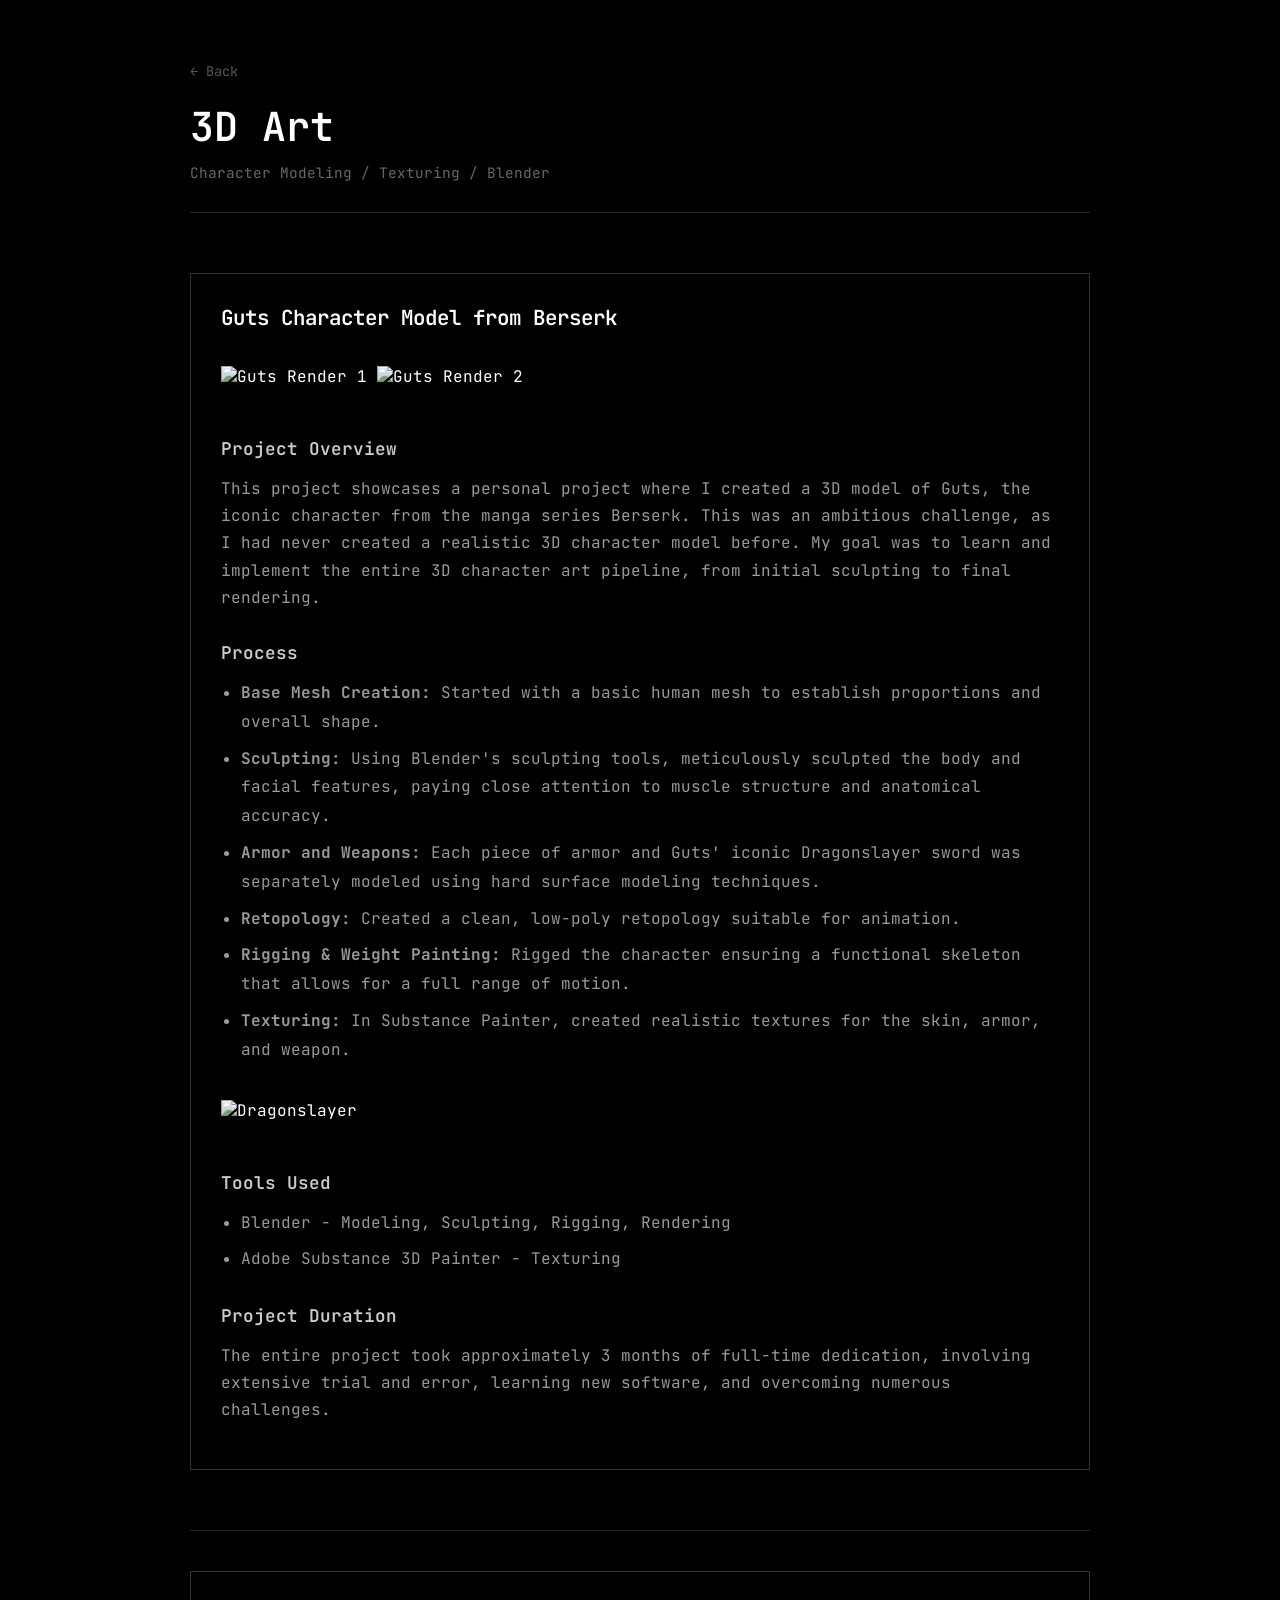
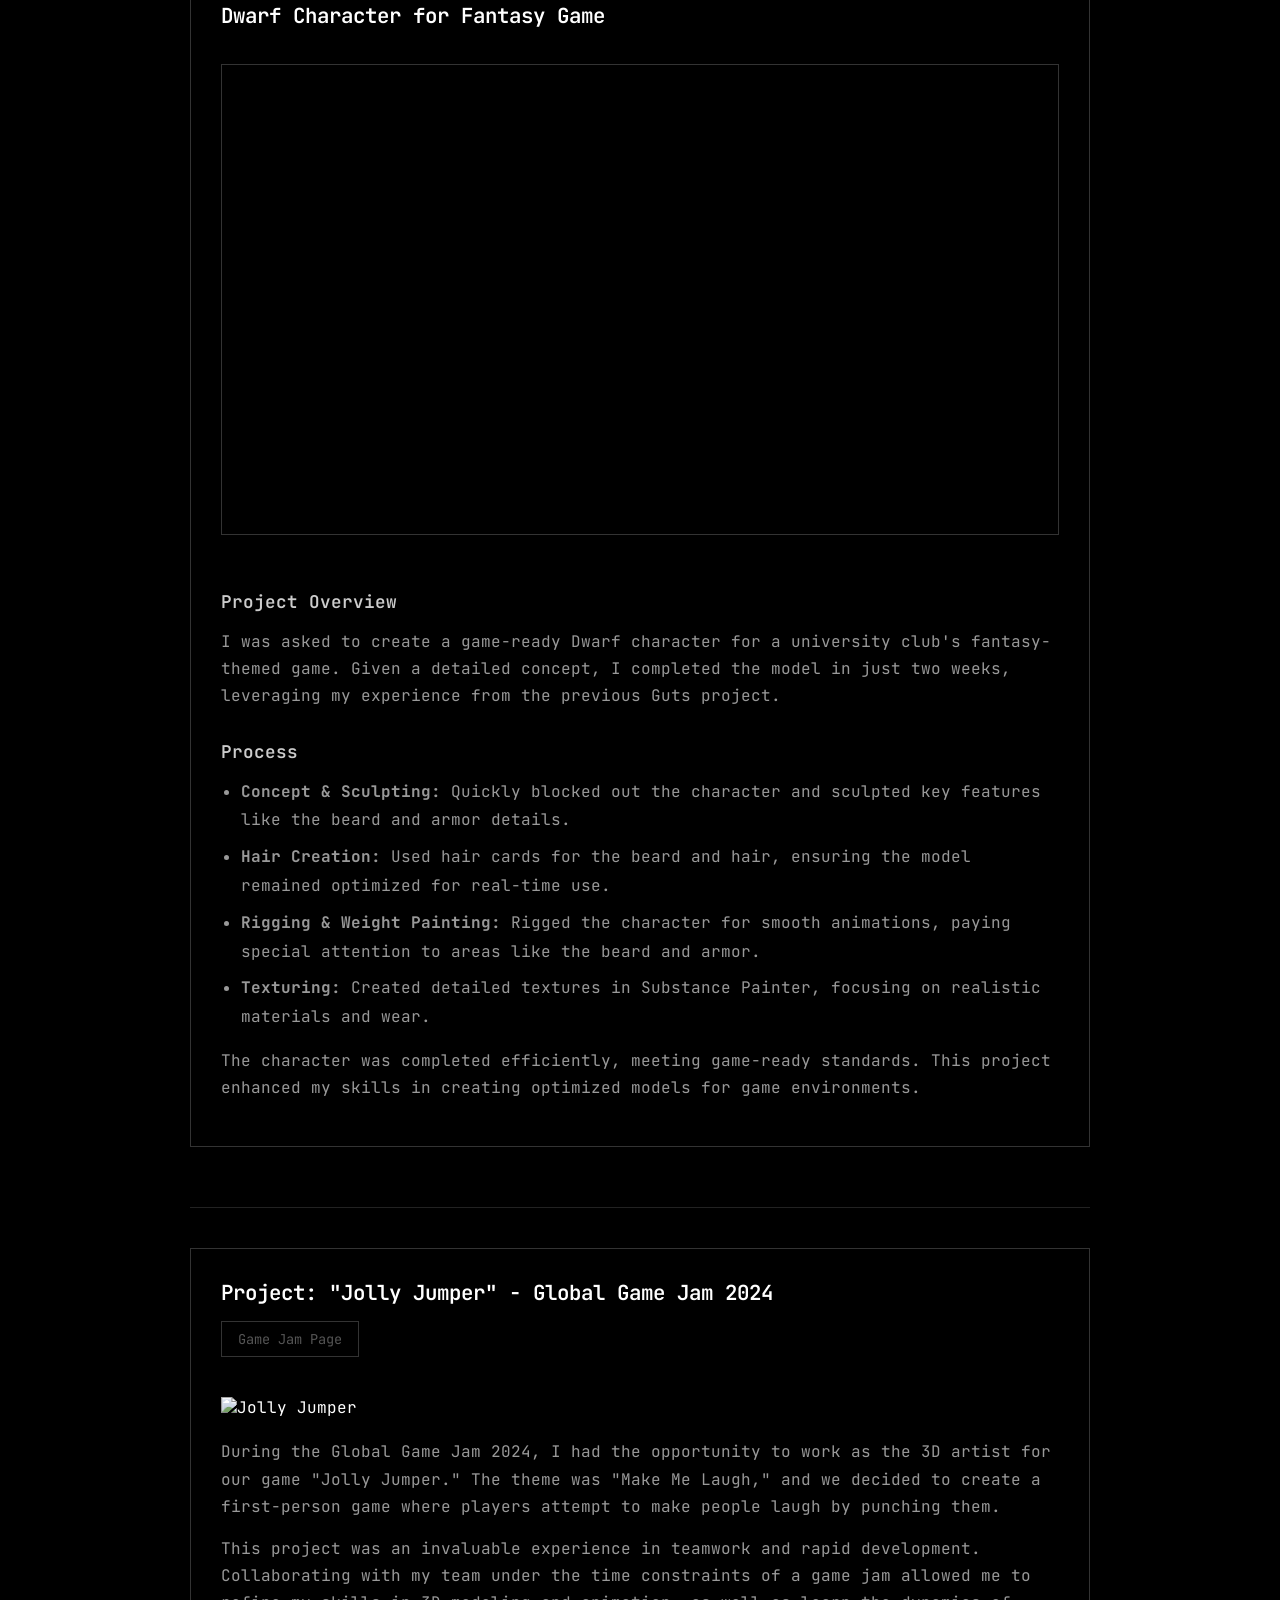
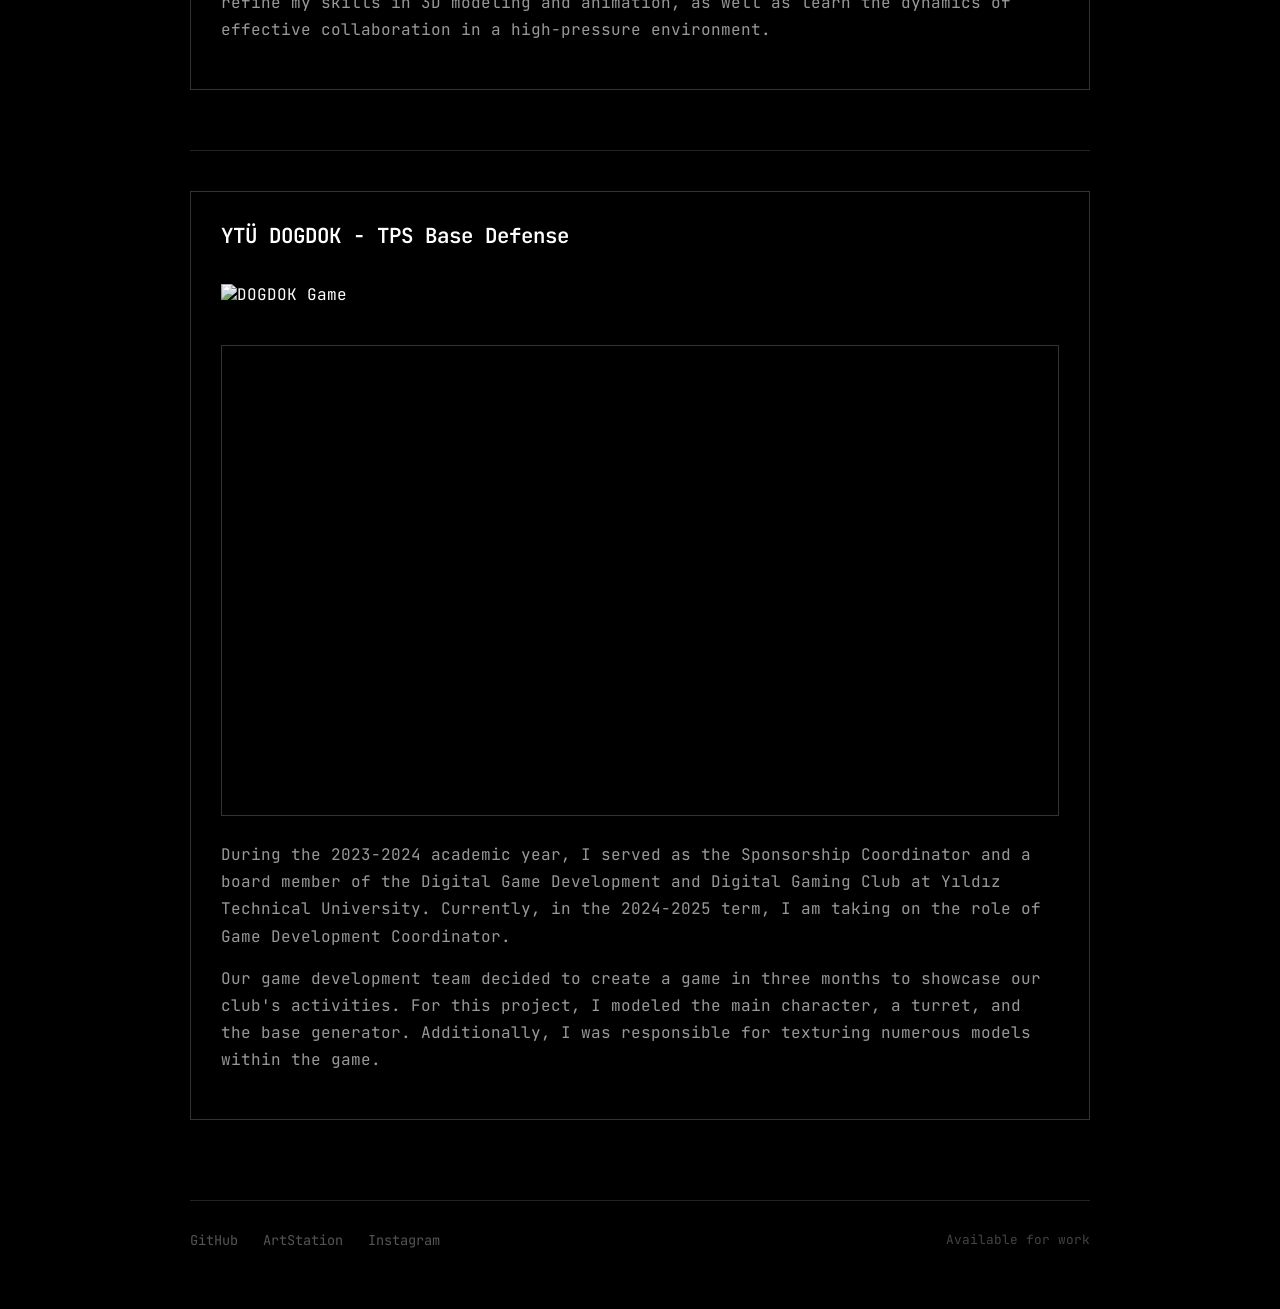
==== 3dart.html @ 9e7c6f79 "Initial Commit" ====
<!DOCTYPE html>
<html lang="en">
<head>
    <meta charset="UTF-8">
    <meta name="viewport" content="width=device-width, initial-scale=1.0">
    <title>3D Art - Oğuzhan Esgiyusufoglu</title>
    <link href="https://fonts.googleapis.com/css2?family=JetBrains+Mono:wght@400;600&display=swap" rel="stylesheet">
    <link rel="stylesheet" href="style.css">
</head>
<body>
    <div class="container">
        <!-- Page Header -->
        <header class="page-header">
            <a href="index.html" class="back-link">← Back</a>
            <h1 class="page-title">3D Art</h1>
            <p class="page-subtitle">Character Modeling / Texturing / Blender</p>
        </header>

        <!-- Guts Character -->
        <section class="content-section">
            <div class="project-card">
                <h2 class="project-title">Guts Character Model from Berserk</h2>
                <img src="https://oguzhanesgiyusufo.wordpress.com/wp-content/uploads/2024/07/finalrender1.png" alt="Guts Render 1" class="project-image">
                <img src="https://oguzhanesgiyusufo.wordpress.com/wp-content/uploads/2024/07/finalrender7.png" alt="Guts Render 2" class="project-image">
                
                <h3 class="section-subtitle">Project Overview</h3>
                <p class="content-text">
                    This project showcases a personal project where I created a 3D model of Guts, the iconic character from the manga series Berserk. This was an ambitious challenge, as I had never created a realistic 3D character model before. My goal was to learn and implement the entire 3D character art pipeline, from initial sculpting to final rendering.
                </p>

                <h3 class="section-subtitle">Process</h3>
                <ul class="content-list">
                    <li><strong>Base Mesh Creation:</strong> Started with a basic human mesh to establish proportions and overall shape.</li>
                    <li><strong>Sculpting:</strong> Using Blender's sculpting tools, meticulously sculpted the body and facial features, paying close attention to muscle structure and anatomical accuracy.</li>
                    <li><strong>Armor and Weapons:</strong> Each piece of armor and Guts' iconic Dragonslayer sword was separately modeled using hard surface modeling techniques.</li>
                    <li><strong>Retopology:</strong> Created a clean, low-poly retopology suitable for animation.</li>
                    <li><strong>Rigging & Weight Painting:</strong> Rigged the character ensuring a functional skeleton that allows for a full range of motion.</li>
                    <li><strong>Texturing:</strong> In Substance Painter, created realistic textures for the skin, armor, and weapon.</li>
                </ul>

                <img src="https://oguzhanesgiyusufo.wordpress.com/wp-content/uploads/2024/07/dragonslayer.png" alt="Dragonslayer" class="project-image">
                
                <h3 class="section-subtitle">Tools Used</h3>
                <ul class="content-list">
                    <li>Blender - Modeling, Sculpting, Rigging, Rendering</li>
                    <li>Adobe Substance 3D Painter - Texturing</li>
                </ul>

                <h3 class="section-subtitle">Project Duration</h3>
                <p class="content-text">
                    The entire project took approximately 3 months of full-time dedication, involving extensive trial and error, learning new software, and overcoming numerous challenges.
                </p>
            </div>
        </section>

        <hr class="separator">

        <!-- Dwarf Character -->
        <section class="content-section">
            <div class="project-card">
                <h2 class="project-title">Dwarf Character for Fantasy Game</h2>
                <iframe class="project-video" src="https://www.youtube.com/embed/jOtejwuMcxg" frameborder="0" allowfullscreen></iframe>
                
                <h3 class="section-subtitle">Project Overview</h3>
                <p class="content-text">
                    I was asked to create a game-ready Dwarf character for a university club's fantasy-themed game. Given a detailed concept, I completed the model in just two weeks, leveraging my experience from the previous Guts project.
                </p>

                <h3 class="section-subtitle">Process</h3>
                <ul class="content-list">
                    <li><strong>Concept & Sculpting:</strong> Quickly blocked out the character and sculpted key features like the beard and armor details.</li>
                    <li><strong>Hair Creation:</strong> Used hair cards for the beard and hair, ensuring the model remained optimized for real-time use.</li>
                    <li><strong>Rigging & Weight Painting:</strong> Rigged the character for smooth animations, paying special attention to areas like the beard and armor.</li>
                    <li><strong>Texturing:</strong> Created detailed textures in Substance Painter, focusing on realistic materials and wear.</li>
                </ul>

                <p class="content-text">
                    The character was completed efficiently, meeting game-ready standards. This project enhanced my skills in creating optimized models for game environments.
                </p>
            </div>
        </section>

        <hr class="separator">

        <!-- Jolly Jumper -->
        <section class="content-section">
            <div class="project-card">
                <h2 class="project-title">Project: "Jolly Jumper" - Global Game Jam 2024</h2>
                <div class="project-links">
                    <a href="https://globalgamejam.org/games/2024/jolly-jumper-7" class="project-link" target="_blank">Game Jam Page</a>
                </div>
                <img src="https://oguzhanesgiyusufo.wordpress.com/wp-content/uploads/2024/09/filmler-ve-tv-28.01.2024-16_53_34.png" alt="Jolly Jumper" class="project-image">
                <p class="content-text">
                    During the Global Game Jam 2024, I had the opportunity to work as the 3D artist for our game "Jolly Jumper." The theme was "Make Me Laugh," and we decided to create a first-person game where players attempt to make people laugh by punching them.
                </p>
                <p class="content-text">
                    This project was an invaluable experience in teamwork and rapid development. Collaborating with my team under the time constraints of a game jam allowed me to refine my skills in 3D modeling and animation, as well as learn the dynamics of effective collaboration in a high-pressure environment.
                </p>
            </div>
        </section>

        <hr class="separator">

        <!-- DOGDOK TPS -->
        <section class="content-section">
            <div class="project-card">
                <h2 class="project-title">YTÜ DOGDOK - TPS Base Defense</h2>
                <img src="https://oguzhanesgiyusufo.wordpress.com/wp-content/uploads/2024/09/image.png" alt="DOGDOK Game" class="project-image">
                <iframe class="project-video" src="https://www.youtube.com/embed/ZoIaXxH2J-8" frameborder="0" allowfullscreen></iframe>
                <p class="content-text">
                    During the 2023-2024 academic year, I served as the Sponsorship Coordinator and a board member of the Digital Game Development and Digital Gaming Club at Yıldız Technical University. Currently, in the 2024-2025 term, I am taking on the role of Game Development Coordinator.
                </p>
                <p class="content-text">
                    Our game development team decided to create a game in three months to showcase our club's activities. For this project, I modeled the main character, a turret, and the base generator. Additionally, I was responsible for texturing numerous models within the game.
                </p>
            </div>
        </section>

        <!-- Footer -->
        <footer class="footer">
            <div class="social-links">
                <a href="https://github.com/EsgiJ">GitHub</a>
                <a href="https://www.artstation.com/oguzhan_esgiyusufo">ArtStation</a>
                <a href="https://www.instagram.com/esgijj/">Instagram</a>
            </div>
            <div class="status">Available for work</div>
        </footer>
    </div>
</body>
</html>
---- style.css ----
* {
    margin: 0;
    padding: 0;
    box-sizing: border-box;
}

body {
    font-family: 'JetBrains Mono', monospace;
    background: #000;
    color: #fff;
    min-height: 100vh;
    padding: 60px 40px;
}

.container {
    max-width: 900px;
    margin: 0 auto;
}

/* Header */
.header {
    margin-bottom: 80px;
}

.name {
    font-size: clamp(2rem, 6vw, 3.5rem);
    font-weight: 600;
    letter-spacing: -1px;
    margin-bottom: 12px;
}

.tagline {
    color: #666;
    font-size: 0.95rem;
}

/* Navigation Grid */
.nav-grid {
    display: grid;
    grid-template-columns: repeat(2, 1fr);
    gap: 20px;
}

@media (max-width: 600px) {
    .nav-grid {
        grid-template-columns: 1fr;
    }
    body {
        padding: 40px 20px;
    }
}

.nav-card {
    position: relative;
    aspect-ratio: 16/10;
    border: 1px solid #333;
    overflow: hidden;
    cursor: pointer;
    text-decoration: none;
    display: block;
    transition: border-color 0.2s ease;
}

.nav-card:hover {
    border-color: #fff;
}

.card-image {
    position: absolute;
    top: 0;
    left: 0;
    width: 100%;
    height: 100%;
    object-fit: cover;
    opacity: 0.2;
    filter: grayscale(100%);
    transition: all 0.3s ease;
}

.nav-card:hover .card-image {
    opacity: 0.4;
    filter: grayscale(50%);
}

.card-content {
    position: absolute;
    bottom: 0;
    left: 0;
    right: 0;
    padding: 20px;
    background: linear-gradient(transparent, rgba(0,0,0,0.9));
    z-index: 2;
}

.card-number {
    font-size: 0.75rem;
    color: #555;
    margin-bottom: 6px;
}

.card-title {
    font-size: 1.3rem;
    font-weight: 600;
    color: #fff;
    transition: all 0.2s ease;
}

/* Subtle glitch on hover */
.nav-card:hover .card-title {
    animation: subtle-glitch 0.3s ease;
}

@keyframes subtle-glitch {
    0%, 100% { transform: translateX(0); }
    25% { transform: translateX(-2px); }
    75% { transform: translateX(2px); }
}

/* Footer */
.footer {
    margin-top: 80px;
    padding-top: 30px;
    border-top: 1px solid #222;
    display: flex;
    justify-content: space-between;
    flex-wrap: wrap;
    gap: 20px;
}

.social-links {
    display: flex;
    gap: 25px;
}

.social-links a {
    color: #555;
    text-decoration: none;
    font-size: 0.85rem;
    transition: color 0.2s ease;
}

.social-links a:hover {
    color: #fff;
}

.status {
    font-size: 0.8rem;
    color: #444;
}

/* Page Header - for inner pages */
.page-header {
    margin-bottom: 60px;
    padding-bottom: 30px;
    border-bottom: 1px solid #222;
}

.back-link {
    color: #555;
    text-decoration: none;
    font-size: 0.85rem;
    display: inline-block;
    margin-bottom: 20px;
    transition: color 0.2s ease;
}

.back-link:hover {
    color: #fff;
}

.page-title {
    font-size: clamp(1.8rem, 5vw, 2.5rem);
    font-weight: 600;
    margin-bottom: 10px;
}

.page-subtitle {
    color: #666;
    font-size: 0.9rem;
}

/* Content Sections */
.content-section {
    margin-bottom: 60px;
}

.section-title {
    font-size: 1.4rem;
    font-weight: 600;
    margin-bottom: 20px;
    color: #fff;
}

.section-subtitle {
    font-size: 1.1rem;
    font-weight: 600;
    margin: 30px 0 15px 0;
    color: #ccc;
}

.content-text {
    color: #999;
    line-height: 1.7;
    margin-bottom: 15px;
}

.content-text a {
    color: #fff;
    text-decoration: underline;
}

.content-text a:hover {
    color: #ccc;
}

/* Project Cards */
.project-card {
    border: 1px solid #333;
    padding: 30px;
    margin-bottom: 30px;
    transition: border-color 0.2s ease;
}

.project-card:hover {
    border-color: #555;
}

.project-title {
    font-size: 1.3rem;
    font-weight: 600;
    margin-bottom: 15px;
}

.project-links {
    display: flex;
    gap: 15px;
    margin-bottom: 20px;
}

.project-link {
    color: #555;
    text-decoration: none;
    font-size: 0.85rem;
    padding: 8px 16px;
    border: 1px solid #333;
    transition: all 0.2s ease;
}

.project-link:hover {
    color: #fff;
    border-color: #fff;
}

.project-image {
    width: 100%;
    max-width: 100%;
    margin: 20px 0;
    filter: grayscale(50%);
    transition: filter 0.3s ease;
}

.project-image:hover {
    filter: grayscale(0%);
}

.project-video {
    width: 100%;
    aspect-ratio: 16/9;
    margin: 20px 0;
    border: 1px solid #333;
}

/* Lists */
.content-list {
    color: #999;
    line-height: 1.8;
    margin-left: 20px;
    margin-bottom: 15px;
}

.content-list li {
    margin-bottom: 8px;
}

/* Resume specific */
.resume-embed {
    width: 100%;
    height: 80vh;
    border: 1px solid #333;
    margin: 20px 0;
}

.download-btn {
    display: inline-block;
    color: #000;
    background: #fff;
    text-decoration: none;
    font-size: 0.9rem;
    padding: 12px 24px;
    margin-top: 20px;
    transition: all 0.2s ease;
}

.download-btn:hover {
    background: #ccc;
}

/* Separator */
.separator {
    border: none;
    border-top: 1px solid #222;
    margin: 40px 0;
}

/* Two Column Layout */
.two-column {
    display: grid;
    grid-template-columns: 1fr 1fr;
    gap: 40px;
    align-items: start;
}

@media (max-width: 768px) {
    .two-column {
        grid-template-columns: 1fr;
    }
}

.column-image {
    width: 100%;
    height: auto;
    filter: grayscale(30%);
}
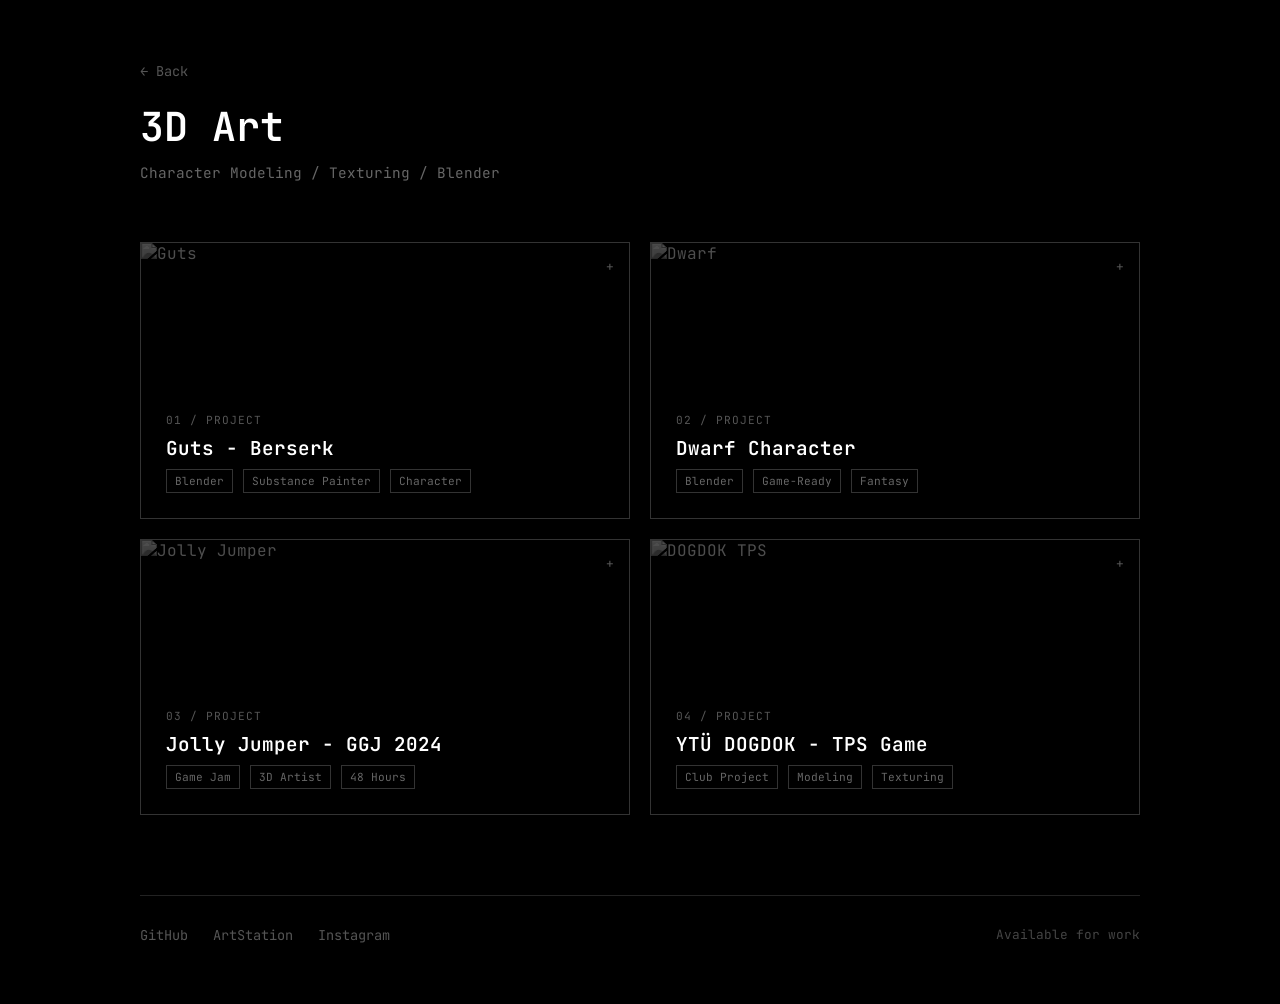
==== commit 438eaa11: "Added collapsible project cards" ====
--- a/3dart.html
+++ b/3dart.html
@@ -16,105 +16,226 @@
             <p class="page-subtitle">Character Modeling / Texturing / Blender</p>
         </header>
 
-        <!-- Guts Character -->
-        <section class="content-section">
-            <div class="project-card">
-                <h2 class="project-title">Guts Character Model from Berserk</h2>
-                <img src="https://oguzhanesgiyusufo.wordpress.com/wp-content/uploads/2024/07/finalrender1.png" alt="Guts Render 1" class="project-image">
-                <img src="https://oguzhanesgiyusufo.wordpress.com/wp-content/uploads/2024/07/finalrender7.png" alt="Guts Render 2" class="project-image">
-                
-                <h3 class="section-subtitle">Project Overview</h3>
-                <p class="content-text">
-                    This project showcases a personal project where I created a 3D model of Guts, the iconic character from the manga series Berserk. This was an ambitious challenge, as I had never created a realistic 3D character model before. My goal was to learn and implement the entire 3D character art pipeline, from initial sculpting to final rendering.
-                </p>
-
-                <h3 class="section-subtitle">Process</h3>
-                <ul class="content-list">
-                    <li><strong>Base Mesh Creation:</strong> Started with a basic human mesh to establish proportions and overall shape.</li>
-                    <li><strong>Sculpting:</strong> Using Blender's sculpting tools, meticulously sculpted the body and facial features, paying close attention to muscle structure and anatomical accuracy.</li>
-                    <li><strong>Armor and Weapons:</strong> Each piece of armor and Guts' iconic Dragonslayer sword was separately modeled using hard surface modeling techniques.</li>
-                    <li><strong>Retopology:</strong> Created a clean, low-poly retopology suitable for animation.</li>
-                    <li><strong>Rigging & Weight Painting:</strong> Rigged the character ensuring a functional skeleton that allows for a full range of motion.</li>
-                    <li><strong>Texturing:</strong> In Substance Painter, created realistic textures for the skin, armor, and weapon.</li>
-                </ul>
-
-                <img src="https://oguzhanesgiyusufo.wordpress.com/wp-content/uploads/2024/07/dragonslayer.png" alt="Dragonslayer" class="project-image">
-                
-                <h3 class="section-subtitle">Tools Used</h3>
-                <ul class="content-list">
-                    <li>Blender - Modeling, Sculpting, Rigging, Rendering</li>
-                    <li>Adobe Substance 3D Painter - Texturing</li>
-                </ul>
-
-                <h3 class="section-subtitle">Project Duration</h3>
-                <p class="content-text">
-                    The entire project took approximately 3 months of full-time dedication, involving extensive trial and error, learning new software, and overcoming numerous challenges.
-                </p>
-            </div>
-        </section>
-
-        <hr class="separator">
-
-        <!-- Dwarf Character -->
-        <section class="content-section">
-            <div class="project-card">
-                <h2 class="project-title">Dwarf Character for Fantasy Game</h2>
-                <iframe class="project-video" src="https://www.youtube.com/embed/jOtejwuMcxg" frameborder="0" allowfullscreen></iframe>
-                
-                <h3 class="section-subtitle">Project Overview</h3>
-                <p class="content-text">
-                    I was asked to create a game-ready Dwarf character for a university club's fantasy-themed game. Given a detailed concept, I completed the model in just two weeks, leveraging my experience from the previous Guts project.
-                </p>
-
-                <h3 class="section-subtitle">Process</h3>
-                <ul class="content-list">
-                    <li><strong>Concept & Sculpting:</strong> Quickly blocked out the character and sculpted key features like the beard and armor details.</li>
-                    <li><strong>Hair Creation:</strong> Used hair cards for the beard and hair, ensuring the model remained optimized for real-time use.</li>
-                    <li><strong>Rigging & Weight Painting:</strong> Rigged the character for smooth animations, paying special attention to areas like the beard and armor.</li>
-                    <li><strong>Texturing:</strong> Created detailed textures in Substance Painter, focusing on realistic materials and wear.</li>
-                </ul>
-
-                <p class="content-text">
-                    The character was completed efficiently, meeting game-ready standards. This project enhanced my skills in creating optimized models for game environments.
-                </p>
-            </div>
-        </section>
-
-        <hr class="separator">
-
-        <!-- Jolly Jumper -->
-        <section class="content-section">
-            <div class="project-card">
-                <h2 class="project-title">Project: "Jolly Jumper" - Global Game Jam 2024</h2>
-                <div class="project-links">
-                    <a href="https://globalgamejam.org/games/2024/jolly-jumper-7" class="project-link" target="_blank">Game Jam Page</a>
-                </div>
-                <img src="https://oguzhanesgiyusufo.wordpress.com/wp-content/uploads/2024/09/filmler-ve-tv-28.01.2024-16_53_34.png" alt="Jolly Jumper" class="project-image">
-                <p class="content-text">
-                    During the Global Game Jam 2024, I had the opportunity to work as the 3D artist for our game "Jolly Jumper." The theme was "Make Me Laugh," and we decided to create a first-person game where players attempt to make people laugh by punching them.
-                </p>
-                <p class="content-text">
-                    This project was an invaluable experience in teamwork and rapid development. Collaborating with my team under the time constraints of a game jam allowed me to refine my skills in 3D modeling and animation, as well as learn the dynamics of effective collaboration in a high-pressure environment.
-                </p>
-            </div>
-        </section>
-
-        <hr class="separator">
-
-        <!-- DOGDOK TPS -->
-        <section class="content-section">
-            <div class="project-card">
-                <h2 class="project-title">YTÜ DOGDOK - TPS Base Defense</h2>
-                <img src="https://oguzhanesgiyusufo.wordpress.com/wp-content/uploads/2024/09/image.png" alt="DOGDOK Game" class="project-image">
-                <iframe class="project-video" src="https://www.youtube.com/embed/ZoIaXxH2J-8" frameborder="0" allowfullscreen></iframe>
-                <p class="content-text">
-                    During the 2023-2024 academic year, I served as the Sponsorship Coordinator and a board member of the Digital Game Development and Digital Gaming Club at Yıldız Technical University. Currently, in the 2024-2025 term, I am taking on the role of Game Development Coordinator.
-                </p>
-                <p class="content-text">
-                    Our game development team decided to create a game in three months to showcase our club's activities. For this project, I modeled the main character, a turret, and the base generator. Additionally, I was responsible for texturing numerous models within the game.
-                </p>
-            </div>
-        </section>
+        <!-- Projects Grid -->
+        <div class="projects-grid">
+            
+            <!-- Guts Character -->
+            <div class="project-card" onclick="toggleCard(this)">
+                <div class="card-preview">
+                    <img src="https://oguzhanesgiyusufo.wordpress.com/wp-content/uploads/2024/07/finalrender1.png" alt="Guts" class="card-thumbnail">
+                    <span class="expand-icon">+</span>
+                    <div class="card-overlay">
+                        <div class="card-number">01 / PROJECT</div>
+                        <h2 class="card-title">Guts - Berserk</h2>
+                        <div class="card-tags">
+                            <span class="tag">Blender</span>
+                            <span class="tag">Substance Painter</span>
+                            <span class="tag">Character</span>
+                        </div>
+                    </div>
+                </div>
+                <div class="card-details">
+                    <div class="details-content">
+                        <div class="details-section">
+                            <h3 class="section-title">Project Overview</h3>
+                            <p class="details-text">
+                                This project showcases a personal project where I created a 3D model of Guts, the iconic character from the manga series Berserk. This was an ambitious challenge, as I had never created a realistic 3D character model before. My goal was to learn and implement the entire 3D character art pipeline, from initial sculpting to final rendering.
+                            </p>
+                        </div>
+
+                        <div class="details-section">
+                            <h3 class="section-title">Gallery</h3>
+                            <div class="image-gallery">
+                                <img src="https://oguzhanesgiyusufo.wordpress.com/wp-content/uploads/2024/07/finalrender1.png" alt="Guts Render 1" class="gallery-image">
+                                <img src="https://oguzhanesgiyusufo.wordpress.com/wp-content/uploads/2024/07/finalrender7.png" alt="Guts Render 2" class="gallery-image">
+                                <img src="https://oguzhanesgiyusufo.wordpress.com/wp-content/uploads/2024/07/finalrender3.png" alt="Guts Render 3" class="gallery-image">
+                                <img src="https://oguzhanesgiyusufo.wordpress.com/wp-content/uploads/2024/07/dragonslayer.png" alt="Dragonslayer" class="gallery-image">
+                            </div>
+                        </div>
+
+                        <div class="details-section">
+                            <h3 class="section-title">Process</h3>
+                            <ul class="details-list">
+                                <li><strong>Base Mesh Creation:</strong> Started with a basic human mesh to establish proportions and overall shape</li>
+                                <li><strong>Sculpting:</strong> Meticulously sculpted the body and facial features using Blender's sculpting tools, paying close attention to muscle structure and anatomical accuracy</li>
+                                <li><strong>Armor and Weapons:</strong> Each piece of armor and Guts' iconic Dragonslayer sword was separately modeled using hard surface modeling techniques</li>
+                                <li><strong>Retopology:</strong> Created a clean, low-poly retopology suitable for animation</li>
+                                <li><strong>Rigging & Weight Painting:</strong> Rigged the character ensuring a functional skeleton with full range of motion</li>
+                                <li><strong>Texturing:</strong> Created realistic textures in Substance Painter for skin, armor, and weapon</li>
+                                <li><strong>Rendering:</strong> Final renders done in Blender using Cycles engine</li>
+                            </ul>
+                        </div>
+
+                        <div class="details-section">
+                            <h3 class="section-title">Tools Used</h3>
+                            <ul class="details-list">
+                                <li>Blender - Modeling, Sculpting, Rigging, Rendering</li>
+                                <li>Adobe Substance 3D Painter - Texturing</li>
+                            </ul>
+                        </div>
+
+                        <div class="details-section">
+                            <h3 class="section-title">Project Duration</h3>
+                            <p class="details-text">
+                                The entire project took approximately 3 months of full-time dedication, involving extensive trial and error, learning new software, and overcoming numerous challenges. The end result was not just a 3D model but a significant milestone in my journey as a 3D artist.
+                            </p>
+                        </div>
+                    </div>
+                </div>
+            </div>
+
+            <!-- Dwarf Character -->
+            <div class="project-card" onclick="toggleCard(this)">
+                <div class="card-preview">
+                    <img src="https://i.ytimg.com/vi/jOtejwuMcxg/maxresdefault.jpg" alt="Dwarf" class="card-thumbnail">
+                    <span class="expand-icon">+</span>
+                    <div class="card-overlay">
+                        <div class="card-number">02 / PROJECT</div>
+                        <h2 class="card-title">Dwarf Character</h2>
+                        <div class="card-tags">
+                            <span class="tag">Blender</span>
+                            <span class="tag">Game-Ready</span>
+                            <span class="tag">Fantasy</span>
+                        </div>
+                    </div>
+                </div>
+                <div class="card-details">
+                    <div class="details-content">
+                        <div class="details-section">
+                            <h3 class="section-title">Project Overview</h3>
+                            <p class="details-text">
+                                I was asked to create a game-ready Dwarf character for a university club's fantasy-themed game. Given a detailed concept, I completed the model in just two weeks, leveraging my experience from the previous Guts project.
+                            </p>
+                        </div>
+
+                        <div class="details-section">
+                            <h3 class="section-title">Turntable</h3>
+                            <div class="video-container">
+                                <iframe src="https://www.youtube.com/embed/jOtejwuMcxg" frameborder="0" allowfullscreen></iframe>
+                            </div>
+                        </div>
+
+                        <div class="details-section">
+                            <h3 class="section-title">Process</h3>
+                            <ul class="details-list">
+                                <li><strong>Concept & Sculpting:</strong> Quickly blocked out the character and sculpted key features like the beard and armor details</li>
+                                <li><strong>Hair Creation:</strong> Used hair cards for the beard and hair, ensuring the model remained optimized for real-time use</li>
+                                <li><strong>Rigging & Weight Painting:</strong> Rigged the character for smooth animations, paying special attention to the beard and armor</li>
+                                <li><strong>Texturing:</strong> Created detailed textures in Substance Painter, focusing on realistic materials and wear</li>
+                            </ul>
+                        </div>
+
+                        <div class="details-section">
+                            <h3 class="section-title">Outcome</h3>
+                            <p class="details-text">
+                                The character was completed efficiently, meeting game-ready standards. This project enhanced my skills in creating optimized models for game environments, particularly in hair card usage and realistic texturing.
+                            </p>
+                        </div>
+                    </div>
+                </div>
+            </div>
+
+            <!-- Jolly Jumper -->
+            <div class="project-card" onclick="toggleCard(this)">
+                <div class="card-preview">
+                    <img src="https://oguzhanesgiyusufo.wordpress.com/wp-content/uploads/2024/09/filmler-ve-tv-28.01.2024-16_53_34.png" alt="Jolly Jumper" class="card-thumbnail">
+                    <span class="expand-icon">+</span>
+                    <div class="card-overlay">
+                        <div class="card-number">03 / PROJECT</div>
+                        <h2 class="card-title">Jolly Jumper - GGJ 2024</h2>
+                        <div class="card-tags">
+                            <span class="tag">Game Jam</span>
+                            <span class="tag">3D Artist</span>
+                            <span class="tag">48 Hours</span>
+                        </div>
+                    </div>
+                </div>
+                <div class="card-details">
+                    <div class="details-content">
+                        <div class="details-section">
+                            <h3 class="section-title">Global Game Jam 2024</h3>
+                            <p class="details-text">
+                                During the Global Game Jam 2024, I had the opportunity to work as the 3D artist for our game "Jolly Jumper." The theme was "Make Me Laugh," and we decided to create a first-person game where players attempt to make people laugh by punching them.
+                            </p>
+                        </div>
+
+                        <div class="details-section">
+                            <h3 class="section-title">Screenshots</h3>
+                            <div class="image-gallery">
+                                <img src="https://oguzhanesgiyusufo.wordpress.com/wp-content/uploads/2024/09/filmler-ve-tv-28.01.2024-16_53_34.png" alt="Jolly Jumper 1" class="gallery-image">
+                                <img src="https://oguzhanesgiyusufo.wordpress.com/wp-content/uploads/2024/09/filmler-ve-tv-28.01.2024-16_51_39.png" alt="Jolly Jumper 2" class="gallery-image">
+                                <img src="https://oguzhanesgiyusufo.wordpress.com/wp-content/uploads/2024/09/filmler-ve-tv-28.01.2024-16_50_56.png" alt="Jolly Jumper 3" class="gallery-image">
+                                <img src="https://oguzhanesgiyusufo.wordpress.com/wp-content/uploads/2024/09/filmler-ve-tv-28.01.2024-16_48_44.png" alt="Jolly Jumper 4" class="gallery-image">
+                            </div>
+                        </div>
+
+                        <div class="details-section">
+                            <h3 class="section-title">Experience</h3>
+                            <p class="details-text">
+                                While I can't say that I am particularly proud of the game concept itself, this project was an invaluable experience in teamwork and rapid development. Collaborating with my team under the time constraints of a game jam allowed me to refine my skills in 3D modeling and animation, as well as learn the dynamics of effective collaboration in a high-pressure environment.
+                            </p>
+                        </div>
+
+                        <div class="project-links">
+                            <a href="https://globalgamejam.org/games/2024/jolly-jumper-7" class="project-link primary" target="_blank">Game Jam Page</a>
+                        </div>
+                    </div>
+                </div>
+            </div>
+
+            <!-- DOGDOK TPS -->
+            <div class="project-card" onclick="toggleCard(this)">
+                <div class="card-preview">
+                    <img src="https://oguzhanesgiyusufo.wordpress.com/wp-content/uploads/2024/09/image.png" alt="DOGDOK TPS" class="card-thumbnail">
+                    <span class="expand-icon">+</span>
+                    <div class="card-overlay">
+                        <div class="card-number">04 / PROJECT</div>
+                        <h2 class="card-title">YTÜ DOGDOK - TPS Game</h2>
+                        <div class="card-tags">
+                            <span class="tag">Club Project</span>
+                            <span class="tag">Modeling</span>
+                            <span class="tag">Texturing</span>
+                        </div>
+                    </div>
+                </div>
+                <div class="card-details">
+                    <div class="details-content">
+                        <div class="details-section">
+                            <h3 class="section-title">Club Project</h3>
+                            <p class="details-text">
+                                During the 2023-2024 academic year, I served as the Sponsorship Coordinator and a board member of the Digital Game Development and Digital Gaming Club at Yıldız Technical University. Currently, in the 2024-2025 term, I am taking on the role of Game Development Coordinator.
+                            </p>
+                        </div>
+
+                        <div class="details-section">
+                            <h3 class="section-title">Videos</h3>
+                            <div class="video-container">
+                                <iframe src="https://www.youtube.com/embed/ZoIaXxH2J-8" frameborder="0" allowfullscreen></iframe>
+                            </div>
+                            <div class="video-container" style="margin-top: 15px;">
+                                <iframe src="https://www.youtube.com/embed/MBm7Yu0QAn8" frameborder="0" allowfullscreen></iframe>
+                            </div>
+                        </div>
+
+                        <div class="details-section">
+                            <h3 class="section-title">Screenshots</h3>
+                            <div class="image-gallery">
+                                <img src="https://oguzhanesgiyusufo.wordpress.com/wp-content/uploads/2024/09/image.png" alt="DOGDOK 1" class="gallery-image">
+                                <img src="https://oguzhanesgiyusufo.wordpress.com/wp-content/uploads/2024/09/image1.png" alt="DOGDOK 2" class="gallery-image">
+                            </div>
+                        </div>
+
+                        <div class="details-section">
+                            <h3 class="section-title">My Contribution</h3>
+                            <p class="details-text">
+                                In the 2023-2024 term, our game development team decided to create a game in three months to showcase our club's activities and attract potential members during the university's opening week. For this project, I modeled the main character, a turret, and the base generator. Additionally, I was responsible for texturing numerous models within the game.
+                            </p>
+                        </div>
+                    </div>
+                </div>
+            </div>
+
+        </div>
 
         <!-- Footer -->
         <footer class="footer">
@@ -126,5 +247,19 @@
             <div class="status">Available for work</div>
         </footer>
     </div>
+
+    <script>
+        function toggleCard(card) {
+            document.querySelectorAll('.project-card').forEach(c => {
+                if (c !== card) c.classList.remove('expanded');
+            });
+            card.classList.toggle('expanded');
+            if (card.classList.contains('expanded')) {
+                setTimeout(() => {
+                    card.scrollIntoView({ behavior: 'smooth', block: 'start' });
+                }, 100);
+            }
+        }
+    </script>
 </body>
 </html>
--- a/style.css
+++ b/style.css
@@ -12,12 +12,18 @@
     padding: 60px 40px;
 }
 
+@media (max-width: 600px) {
+    body {
+        padding: 40px 20px;
+    }
+}
+
 .container {
-    max-width: 900px;
+    max-width: 1000px;
     margin: 0 auto;
 }
 
-/* Header */
+/* Header - Homepage */
 .header {
     margin-bottom: 80px;
 }
@@ -34,7 +40,7 @@
     font-size: 0.95rem;
 }
 
-/* Navigation Grid */
+/* Navigation Grid - Homepage */
 .nav-grid {
     display: grid;
     grid-template-columns: repeat(2, 1fr);
@@ -44,9 +50,6 @@
 @media (max-width: 600px) {
     .nav-grid {
         grid-template-columns: 1fr;
-    }
-    body {
-        padding: 40px 20px;
     }
 }
 
@@ -65,7 +68,7 @@
     border-color: #fff;
 }
 
-.card-image {
+.nav-card .card-image {
     position: absolute;
     top: 0;
     left: 0;
@@ -82,7 +85,7 @@
     filter: grayscale(50%);
 }
 
-.card-content {
+.nav-card .card-content {
     position: absolute;
     bottom: 0;
     left: 0;
@@ -92,20 +95,19 @@
     z-index: 2;
 }
 
-.card-number {
+.nav-card .card-number {
     font-size: 0.75rem;
     color: #555;
     margin-bottom: 6px;
 }
 
-.card-title {
+.nav-card .card-title {
     font-size: 1.3rem;
     font-weight: 600;
     color: #fff;
     transition: all 0.2s ease;
 }
 
-/* Subtle glitch on hover */
 .nav-card:hover .card-title {
     animation: subtle-glitch 0.3s ease;
 }
@@ -114,6 +116,336 @@
     0%, 100% { transform: translateX(0); }
     25% { transform: translateX(-2px); }
     75% { transform: translateX(2px); }
+}
+
+/* Page Header - Inner pages */
+.page-header {
+    margin-bottom: 60px;
+}
+
+.back-link {
+    color: #555;
+    text-decoration: none;
+    font-size: 0.85rem;
+    display: inline-block;
+    margin-bottom: 20px;
+    transition: color 0.2s ease;
+}
+
+.back-link:hover {
+    color: #fff;
+}
+
+.page-title {
+    font-size: clamp(1.8rem, 5vw, 2.5rem);
+    font-weight: 600;
+    margin-bottom: 10px;
+}
+
+.page-subtitle {
+    color: #666;
+    font-size: 0.9rem;
+}
+
+/* Projects Grid */
+.projects-grid {
+    display: grid;
+    grid-template-columns: repeat(2, 1fr);
+    gap: 20px;
+}
+
+@media (max-width: 768px) {
+    .projects-grid {
+        grid-template-columns: 1fr;
+    }
+}
+
+/* Project Card */
+.project-card {
+    border: 1px solid #333;
+    overflow: hidden;
+    transition: border-color 0.2s ease;
+}
+
+.project-card:hover {
+    border-color: #555;
+}
+
+.project-card.expanded {
+    grid-column: 1 / -1;
+    border-color: #fff;
+}
+
+/* Card Preview */
+.card-preview {
+    position: relative;
+    aspect-ratio: 16/9;
+    cursor: pointer;
+    overflow: hidden;
+}
+
+.card-thumbnail {
+    position: absolute;
+    top: 0;
+    left: 0;
+    width: 100%;
+    height: 100%;
+    object-fit: cover;
+    opacity: 0.3;
+    filter: grayscale(100%);
+    transition: all 0.3s ease;
+}
+
+.project-card:hover .card-thumbnail {
+    opacity: 0.5;
+    filter: grayscale(50%);
+}
+
+.project-card.expanded .card-thumbnail {
+    opacity: 0.4;
+}
+
+.card-overlay {
+    position: absolute;
+    bottom: 0;
+    left: 0;
+    right: 0;
+    padding: 25px;
+    background: linear-gradient(transparent, rgba(0,0,0,0.95));
+    z-index: 2;
+}
+
+.card-number {
+    font-size: 0.7rem;
+    color: #555;
+    margin-bottom: 8px;
+    letter-spacing: 1px;
+}
+
+.card-title {
+    font-size: 1.2rem;
+    font-weight: 600;
+    color: #fff;
+    margin-bottom: 8px;
+}
+
+.card-tags {
+    display: flex;
+    gap: 10px;
+    flex-wrap: wrap;
+}
+
+.tag {
+    font-size: 0.7rem;
+    color: #666;
+    padding: 4px 8px;
+    border: 1px solid #333;
+}
+
+.expand-icon {
+    position: absolute;
+    top: 15px;
+    right: 15px;
+    color: #555;
+    font-size: 0.8rem;
+    z-index: 3;
+    transition: all 0.2s ease;
+}
+
+.project-card:hover .expand-icon {
+    color: #fff;
+}
+
+.project-card.expanded .expand-icon {
+    transform: rotate(45deg);
+}
+
+/* Card Details */
+.card-details {
+    max-height: 0;
+    overflow: hidden;
+    transition: max-height 0.4s ease;
+    background: #0a0a0a;
+}
+
+.project-card.expanded .card-details {
+    max-height: 3000px;
+}
+
+.details-content {
+    padding: 30px;
+}
+
+.details-section {
+    margin-bottom: 30px;
+}
+
+.details-section:last-child {
+    margin-bottom: 0;
+}
+
+.section-title {
+    font-size: 0.9rem;
+    font-weight: 600;
+    color: #fff;
+    margin-bottom: 15px;
+    padding-bottom: 10px;
+    border-bottom: 1px solid #222;
+}
+
+.details-text {
+    color: #888;
+    line-height: 1.7;
+    font-size: 0.9rem;
+    margin-bottom: 15px;
+}
+
+.details-text:last-child {
+    margin-bottom: 0;
+}
+
+.details-list {
+    color: #888;
+    line-height: 1.8;
+    margin-left: 20px;
+    font-size: 0.85rem;
+}
+
+.details-list li {
+    margin-bottom: 5px;
+}
+
+/* Video */
+.video-container {
+    position: relative;
+    width: 100%;
+    aspect-ratio: 16/9;
+    margin: 20px 0;
+    border: 1px solid #333;
+}
+
+.video-container iframe {
+    position: absolute;
+    top: 0;
+    left: 0;
+    width: 100%;
+    height: 100%;
+}
+
+/* Links */
+.project-links {
+    display: flex;
+    gap: 15px;
+    margin-top: 20px;
+    flex-wrap: wrap;
+}
+
+.project-link {
+    color: #555;
+    text-decoration: none;
+    font-size: 0.8rem;
+    padding: 10px 20px;
+    border: 1px solid #333;
+    transition: all 0.2s ease;
+}
+
+.project-link:hover {
+    color: #fff;
+    border-color: #fff;
+}
+
+.project-link.primary {
+    background: #fff;
+    color: #000;
+    border-color: #fff;
+}
+
+.project-link.primary:hover {
+    background: #ccc;
+}
+
+/* Image gallery */
+.image-gallery {
+    display: grid;
+    grid-template-columns: repeat(2, 1fr);
+    gap: 15px;
+    margin: 20px 0;
+}
+
+@media (max-width: 600px) {
+    .image-gallery {
+        grid-template-columns: 1fr;
+    }
+}
+
+.gallery-image {
+    width: 100%;
+    aspect-ratio: 16/10;
+    object-fit: cover;
+    filter: grayscale(50%);
+    transition: filter 0.3s ease;
+    cursor: pointer;
+}
+
+.gallery-image:hover {
+    filter: grayscale(0%);
+}
+
+/* About page - Two column */
+.two-column {
+    display: grid;
+    grid-template-columns: 1fr 1fr;
+    gap: 40px;
+    align-items: start;
+}
+
+@media (max-width: 768px) {
+    .two-column {
+        grid-template-columns: 1fr;
+    }
+}
+
+.column-image {
+    width: 100%;
+    height: auto;
+    filter: grayscale(30%);
+}
+
+.content-text {
+    color: #888;
+    line-height: 1.7;
+    font-size: 0.9rem;
+    margin-bottom: 20px;
+}
+
+/* Resume */
+.resume-embed {
+    width: 100%;
+    height: 80vh;
+    border: 1px solid #333;
+    margin: 20px 0;
+}
+
+.download-btn {
+    display: inline-block;
+    color: #000;
+    background: #fff;
+    text-decoration: none;
+    font-size: 0.9rem;
+    padding: 12px 24px;
+    margin-top: 20px;
+    transition: all 0.2s ease;
+}
+
+.download-btn:hover {
+    background: #ccc;
+}
+
+/* Separator */
+.separator {
+    border: none;
+    border-top: 1px solid #222;
+    margin: 40px 0;
 }
 
 /* Footer */
@@ -147,187 +479,3 @@
     font-size: 0.8rem;
     color: #444;
 }
-
-/* Page Header - for inner pages */
-.page-header {
-    margin-bottom: 60px;
-    padding-bottom: 30px;
-    border-bottom: 1px solid #222;
-}
-
-.back-link {
-    color: #555;
-    text-decoration: none;
-    font-size: 0.85rem;
-    display: inline-block;
-    margin-bottom: 20px;
-    transition: color 0.2s ease;
-}
-
-.back-link:hover {
-    color: #fff;
-}
-
-.page-title {
-    font-size: clamp(1.8rem, 5vw, 2.5rem);
-    font-weight: 600;
-    margin-bottom: 10px;
-}
-
-.page-subtitle {
-    color: #666;
-    font-size: 0.9rem;
-}
-
-/* Content Sections */
-.content-section {
-    margin-bottom: 60px;
-}
-
-.section-title {
-    font-size: 1.4rem;
-    font-weight: 600;
-    margin-bottom: 20px;
-    color: #fff;
-}
-
-.section-subtitle {
-    font-size: 1.1rem;
-    font-weight: 600;
-    margin: 30px 0 15px 0;
-    color: #ccc;
-}
-
-.content-text {
-    color: #999;
-    line-height: 1.7;
-    margin-bottom: 15px;
-}
-
-.content-text a {
-    color: #fff;
-    text-decoration: underline;
-}
-
-.content-text a:hover {
-    color: #ccc;
-}
-
-/* Project Cards */
-.project-card {
-    border: 1px solid #333;
-    padding: 30px;
-    margin-bottom: 30px;
-    transition: border-color 0.2s ease;
-}
-
-.project-card:hover {
-    border-color: #555;
-}
-
-.project-title {
-    font-size: 1.3rem;
-    font-weight: 600;
-    margin-bottom: 15px;
-}
-
-.project-links {
-    display: flex;
-    gap: 15px;
-    margin-bottom: 20px;
-}
-
-.project-link {
-    color: #555;
-    text-decoration: none;
-    font-size: 0.85rem;
-    padding: 8px 16px;
-    border: 1px solid #333;
-    transition: all 0.2s ease;
-}
-
-.project-link:hover {
-    color: #fff;
-    border-color: #fff;
-}
-
-.project-image {
-    width: 100%;
-    max-width: 100%;
-    margin: 20px 0;
-    filter: grayscale(50%);
-    transition: filter 0.3s ease;
-}
-
-.project-image:hover {
-    filter: grayscale(0%);
-}
-
-.project-video {
-    width: 100%;
-    aspect-ratio: 16/9;
-    margin: 20px 0;
-    border: 1px solid #333;
-}
-
-/* Lists */
-.content-list {
-    color: #999;
-    line-height: 1.8;
-    margin-left: 20px;
-    margin-bottom: 15px;
-}
-
-.content-list li {
-    margin-bottom: 8px;
-}
-
-/* Resume specific */
-.resume-embed {
-    width: 100%;
-    height: 80vh;
-    border: 1px solid #333;
-    margin: 20px 0;
-}
-
-.download-btn {
-    display: inline-block;
-    color: #000;
-    background: #fff;
-    text-decoration: none;
-    font-size: 0.9rem;
-    padding: 12px 24px;
-    margin-top: 20px;
-    transition: all 0.2s ease;
-}
-
-.download-btn:hover {
-    background: #ccc;
-}
-
-/* Separator */
-.separator {
-    border: none;
-    border-top: 1px solid #222;
-    margin: 40px 0;
-}
-
-/* Two Column Layout */
-.two-column {
-    display: grid;
-    grid-template-columns: 1fr 1fr;
-    gap: 40px;
-    align-items: start;
-}
-
-@media (max-width: 768px) {
-    .two-column {
-        grid-template-columns: 1fr;
-    }
-}
-
-.column-image {
-    width: 100%;
-    height: auto;
-    filter: grayscale(30%);
-}
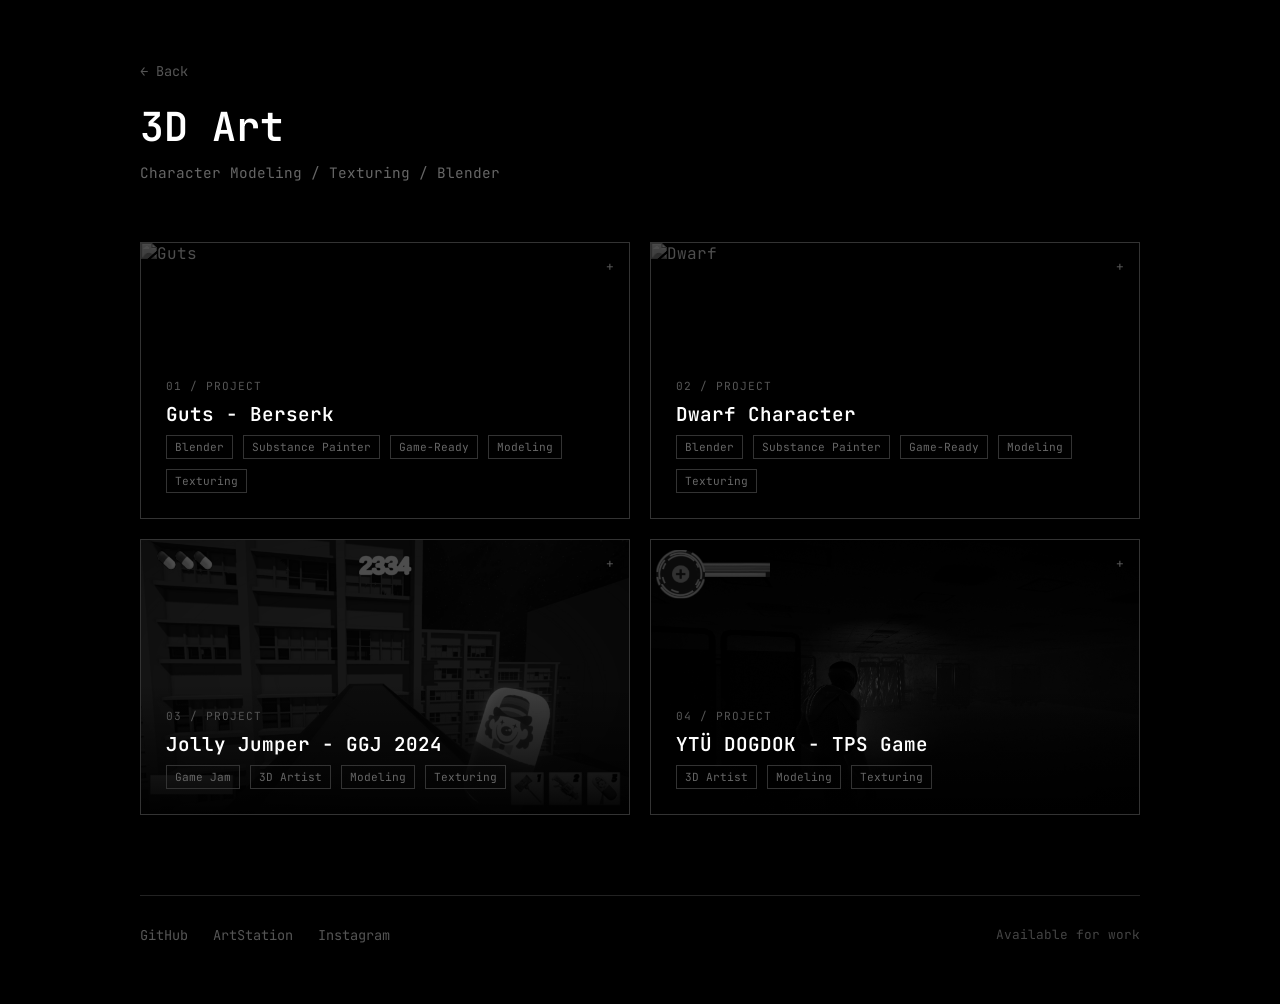
==== commit c986bd56: "3D Art Page Resource path changes" ====
--- a/3dart.html
+++ b/3dart.html
@@ -22,7 +22,7 @@
             <!-- Guts Character -->
             <div class="project-card" onclick="toggleCard(this)">
                 <div class="card-preview">
-                    <img src="https://oguzhanesgiyusufo.wordpress.com/wp-content/uploads/2024/07/finalrender1.png" alt="Guts" class="card-thumbnail">
+                    <img src="images/finalrender1.png" alt="Guts" class="card-thumbnail">
                     <span class="expand-icon">+</span>
                     <div class="card-overlay">
                         <div class="card-number">01 / PROJECT</div>
@@ -30,7 +30,9 @@
                         <div class="card-tags">
                             <span class="tag">Blender</span>
                             <span class="tag">Substance Painter</span>
-                            <span class="tag">Character</span>
+                            <span class="tag">Game-Ready</span>
+                            <span class="tag">Modeling</span>
+                            <span class="tag">Texturing</span>
                         </div>
                     </div>
                 </div>
@@ -46,10 +48,10 @@
                         <div class="details-section">
                             <h3 class="section-title">Gallery</h3>
                             <div class="image-gallery">
-                                <img src="https://oguzhanesgiyusufo.wordpress.com/wp-content/uploads/2024/07/finalrender1.png" alt="Guts Render 1" class="gallery-image">
-                                <img src="https://oguzhanesgiyusufo.wordpress.com/wp-content/uploads/2024/07/finalrender7.png" alt="Guts Render 2" class="gallery-image">
-                                <img src="https://oguzhanesgiyusufo.wordpress.com/wp-content/uploads/2024/07/finalrender3.png" alt="Guts Render 3" class="gallery-image">
-                                <img src="https://oguzhanesgiyusufo.wordpress.com/wp-content/uploads/2024/07/dragonslayer.png" alt="Dragonslayer" class="gallery-image">
+                                <img src="images/2024/07/finalrender1.png" alt="Guts Render 1" class="gallery-image">
+                                <img src="images/finalrender7.png" alt="Guts Render 2" class="gallery-image">
+                                <img src="images/finalrender3.png" alt="Guts Render 3" class="gallery-image">
+                                <img src="images/dragonslayer.png" alt="Dragonslayer" class="gallery-image">
                             </div>
                         </div>
 
@@ -94,8 +96,10 @@
                         <h2 class="card-title">Dwarf Character</h2>
                         <div class="card-tags">
                             <span class="tag">Blender</span>
+                            <span class="tag">Substance Painter</span>
                             <span class="tag">Game-Ready</span>
-                            <span class="tag">Fantasy</span>
+                            <span class="tag">Modeling</span>
+                            <span class="tag">Texturing</span>
                         </div>
                     </div>
                 </div>
@@ -138,7 +142,7 @@
             <!-- Jolly Jumper -->
             <div class="project-card" onclick="toggleCard(this)">
                 <div class="card-preview">
-                    <img src="https://oguzhanesgiyusufo.wordpress.com/wp-content/uploads/2024/09/filmler-ve-tv-28.01.2024-16_53_34.png" alt="Jolly Jumper" class="card-thumbnail">
+                    <img src="images/filmler-ve-tv-28.01.2024-16_53_34.png" alt="Jolly Jumper" class="card-thumbnail">
                     <span class="expand-icon">+</span>
                     <div class="card-overlay">
                         <div class="card-number">03 / PROJECT</div>
@@ -146,7 +150,8 @@
                         <div class="card-tags">
                             <span class="tag">Game Jam</span>
                             <span class="tag">3D Artist</span>
-                            <span class="tag">48 Hours</span>
+                            <span class="tag">Modeling</span>
+                            <span class="tag">Texturing</span>
                         </div>
                     </div>
                 </div>
@@ -162,10 +167,10 @@
                         <div class="details-section">
                             <h3 class="section-title">Screenshots</h3>
                             <div class="image-gallery">
-                                <img src="https://oguzhanesgiyusufo.wordpress.com/wp-content/uploads/2024/09/filmler-ve-tv-28.01.2024-16_53_34.png" alt="Jolly Jumper 1" class="gallery-image">
-                                <img src="https://oguzhanesgiyusufo.wordpress.com/wp-content/uploads/2024/09/filmler-ve-tv-28.01.2024-16_51_39.png" alt="Jolly Jumper 2" class="gallery-image">
-                                <img src="https://oguzhanesgiyusufo.wordpress.com/wp-content/uploads/2024/09/filmler-ve-tv-28.01.2024-16_50_56.png" alt="Jolly Jumper 3" class="gallery-image">
-                                <img src="https://oguzhanesgiyusufo.wordpress.com/wp-content/uploads/2024/09/filmler-ve-tv-28.01.2024-16_48_44.png" alt="Jolly Jumper 4" class="gallery-image">
+                                <img src="images/filmler-ve-tv-28.01.2024-16_53_34.png" alt="Jolly Jumper 1" class="gallery-image">
+                                <img src="images/filmler-ve-tv-28.01.2024-16_51_39.png" alt="Jolly Jumper 2" class="gallery-image">
+                                <img src="images/filmler-ve-tv-28.01.2024-16_50_56.png" alt="Jolly Jumper 3" class="gallery-image">
+                                <img src="images/filmler-ve-tv-28.01.2024-16_48_44.png" alt="Jolly Jumper 4" class="gallery-image">
                             </div>
                         </div>
 
@@ -186,13 +191,13 @@
             <!-- DOGDOK TPS -->
             <div class="project-card" onclick="toggleCard(this)">
                 <div class="card-preview">
-                    <img src="https://oguzhanesgiyusufo.wordpress.com/wp-content/uploads/2024/09/image.png" alt="DOGDOK TPS" class="card-thumbnail">
+                    <img src="images/image.png" alt="DOGDOK TPS" class="card-thumbnail">
                     <span class="expand-icon">+</span>
                     <div class="card-overlay">
                         <div class="card-number">04 / PROJECT</div>
                         <h2 class="card-title">YTÜ DOGDOK - TPS Game</h2>
                         <div class="card-tags">
-                            <span class="tag">Club Project</span>
+                            <span class="tag">3D Artist</span>
                             <span class="tag">Modeling</span>
                             <span class="tag">Texturing</span>
                         </div>
@@ -220,8 +225,8 @@
                         <div class="details-section">
                             <h3 class="section-title">Screenshots</h3>
                             <div class="image-gallery">
-                                <img src="https://oguzhanesgiyusufo.wordpress.com/wp-content/uploads/2024/09/image.png" alt="DOGDOK 1" class="gallery-image">
-                                <img src="https://oguzhanesgiyusufo.wordpress.com/wp-content/uploads/2024/09/image1.png" alt="DOGDOK 2" class="gallery-image">
+                                <img src="images/image.png" alt="DOGDOK 1" class="gallery-image">
+                                <img src="images/image1.png" alt="DOGDOK 2" class="gallery-image">
                             </div>
                         </div>
 
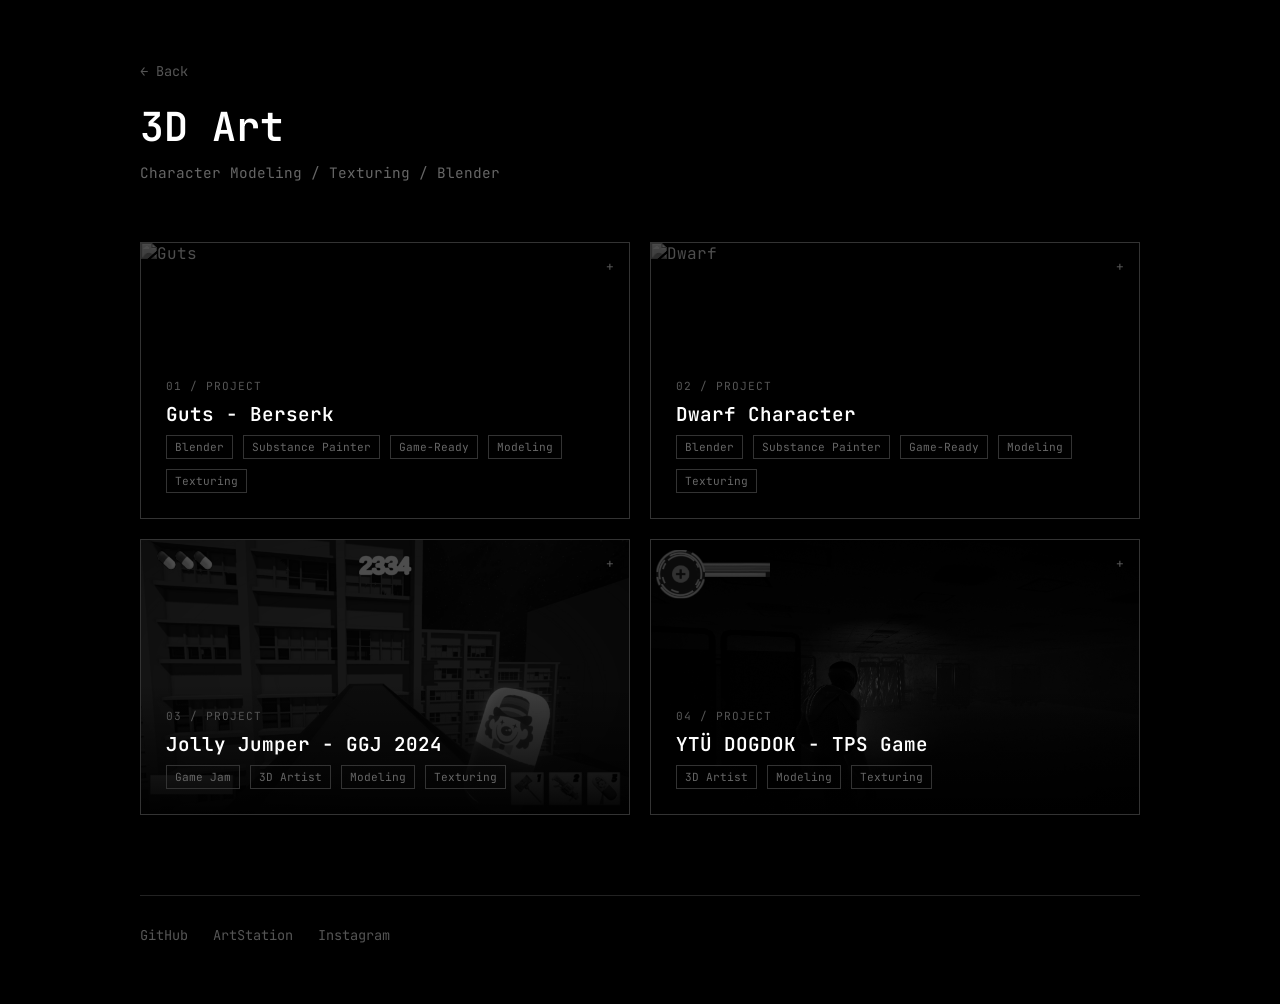
==== commit 6e702c2e: "Removed bullshit titles" ====
--- a/3dart.html
+++ b/3dart.html
@@ -48,7 +48,7 @@
                         <div class="details-section">
                             <h3 class="section-title">Gallery</h3>
                             <div class="image-gallery">
-                                <img src="images/2024/07/finalrender1.png" alt="Guts Render 1" class="gallery-image">
+                                <img src="images/finalrender1.png" alt="Guts Render 1" class="gallery-image">
                                 <img src="images/finalrender7.png" alt="Guts Render 2" class="gallery-image">
                                 <img src="images/finalrender3.png" alt="Guts Render 3" class="gallery-image">
                                 <img src="images/dragonslayer.png" alt="Dragonslayer" class="gallery-image">
@@ -249,7 +249,6 @@
                 <a href="https://www.artstation.com/oguzhan_esgiyusufo">ArtStation</a>
                 <a href="https://www.instagram.com/esgijj/">Instagram</a>
             </div>
-            <div class="status">Available for work</div>
         </footer>
     </div>
 
--- a/style.css
+++ b/style.css
@@ -269,7 +269,7 @@
 }
 
 .project-card.expanded .card-details {
-    max-height: 3000px;
+    max-height: 8000px;
 }
 
 .details-content {
@@ -381,7 +381,7 @@
 .gallery-image {
     width: 100%;
     aspect-ratio: 16/10;
-    object-fit: cover;
+    object-fit: contain;
     filter: grayscale(50%);
     transition: filter 0.3s ease;
     cursor: pointer;
@@ -478,4 +478,4 @@
 .status {
     font-size: 0.8rem;
     color: #444;
-}
+}
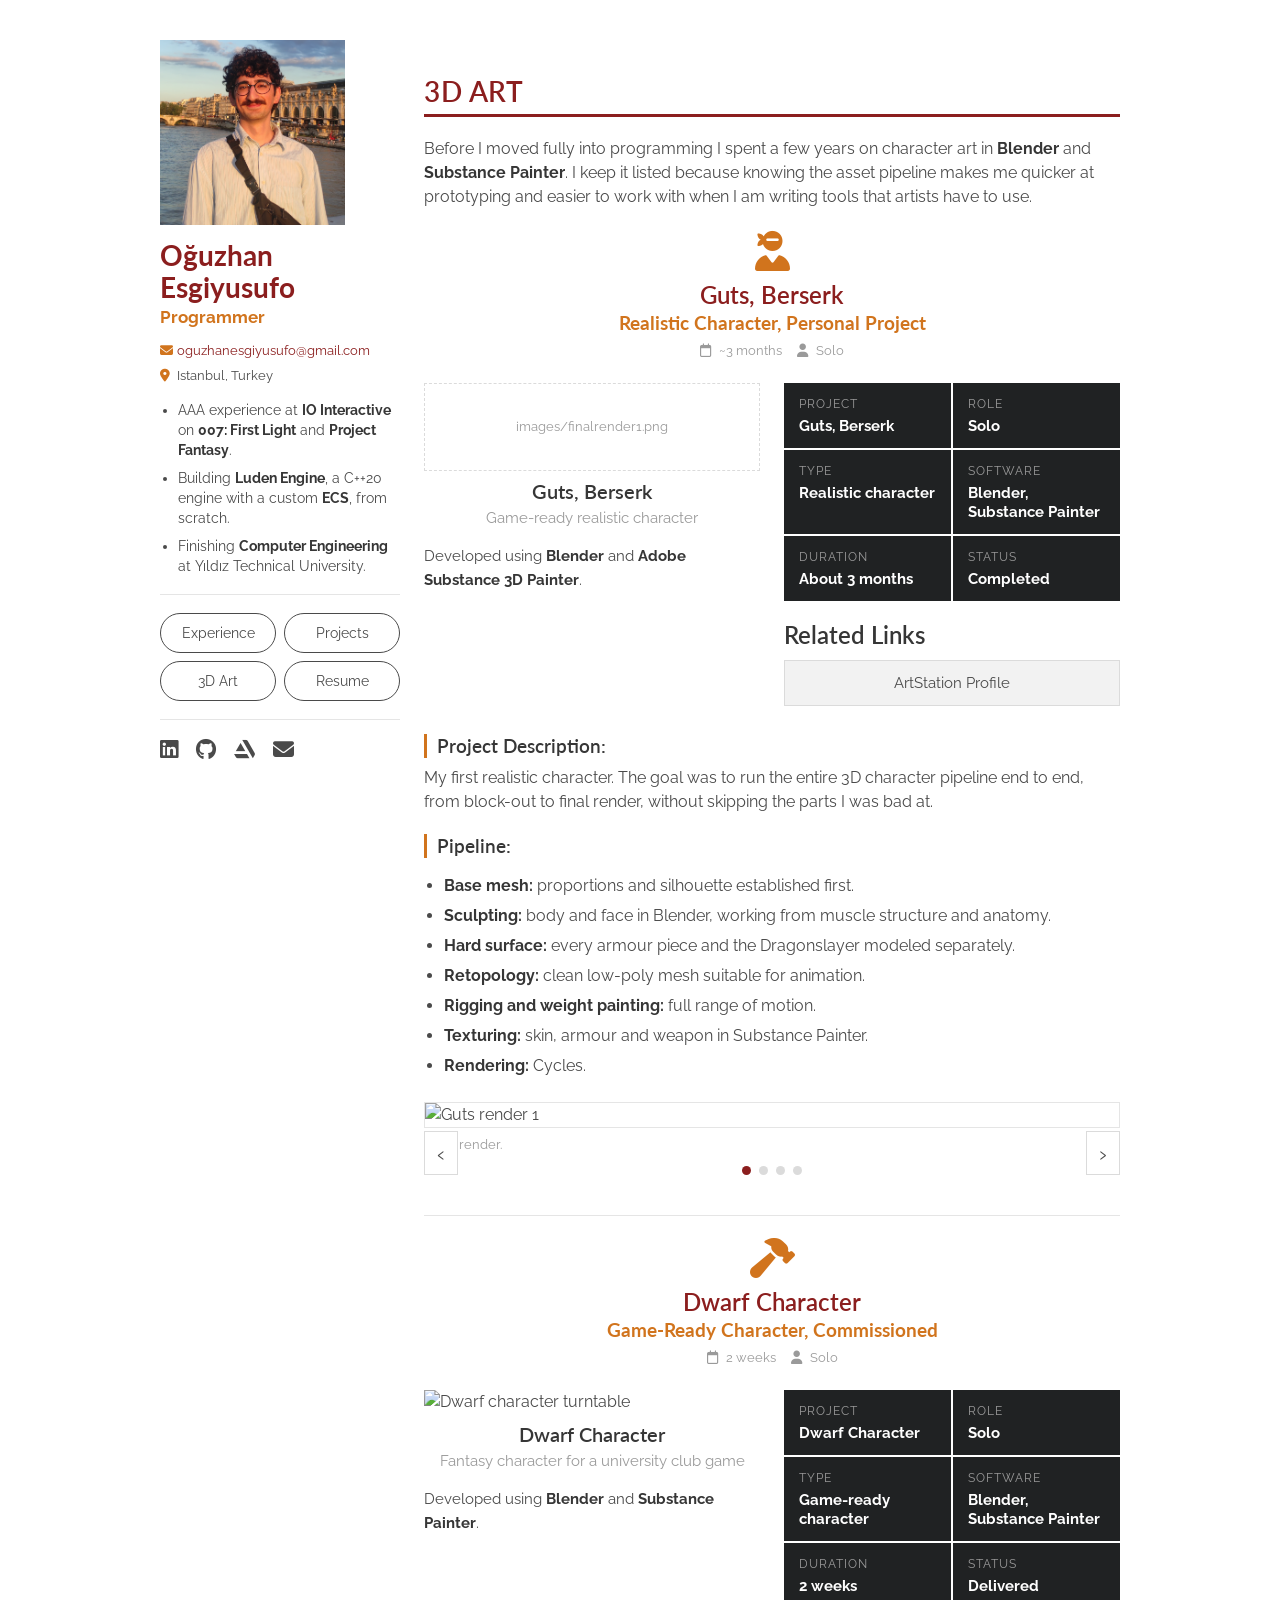
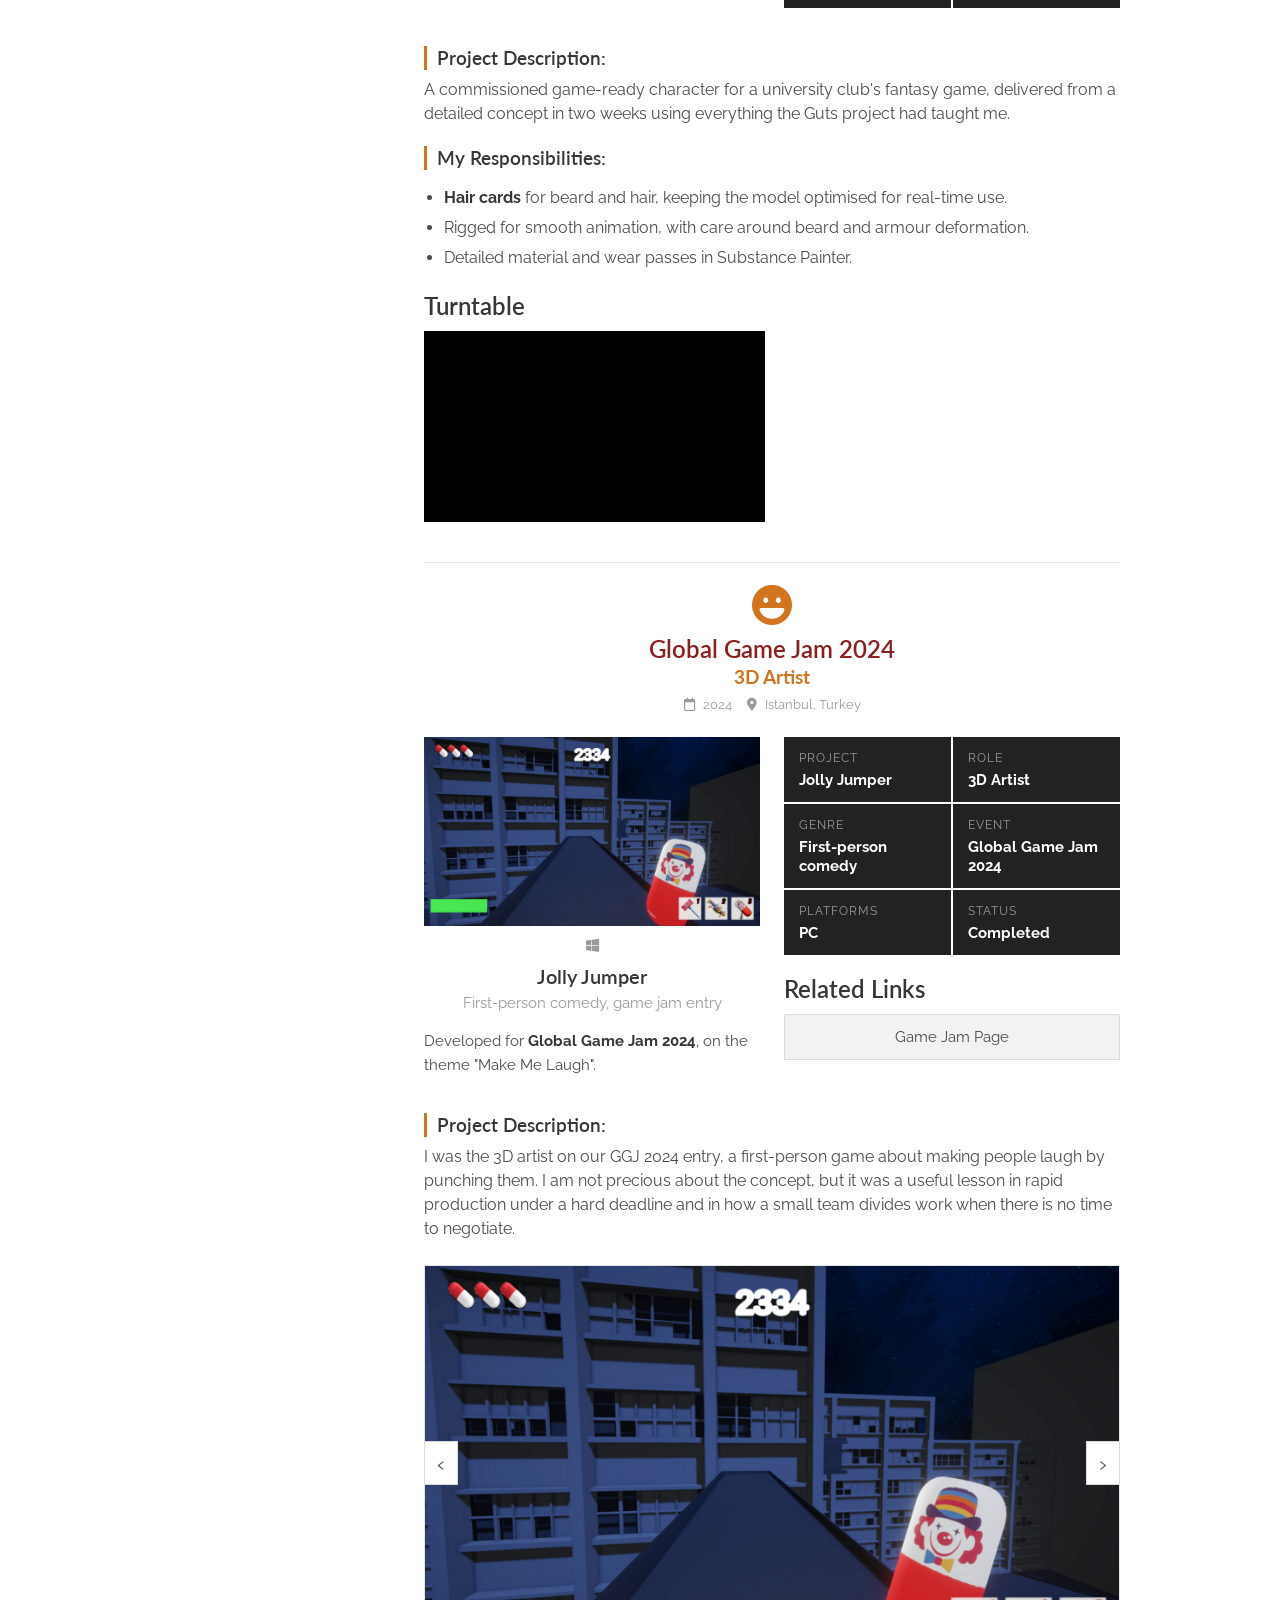
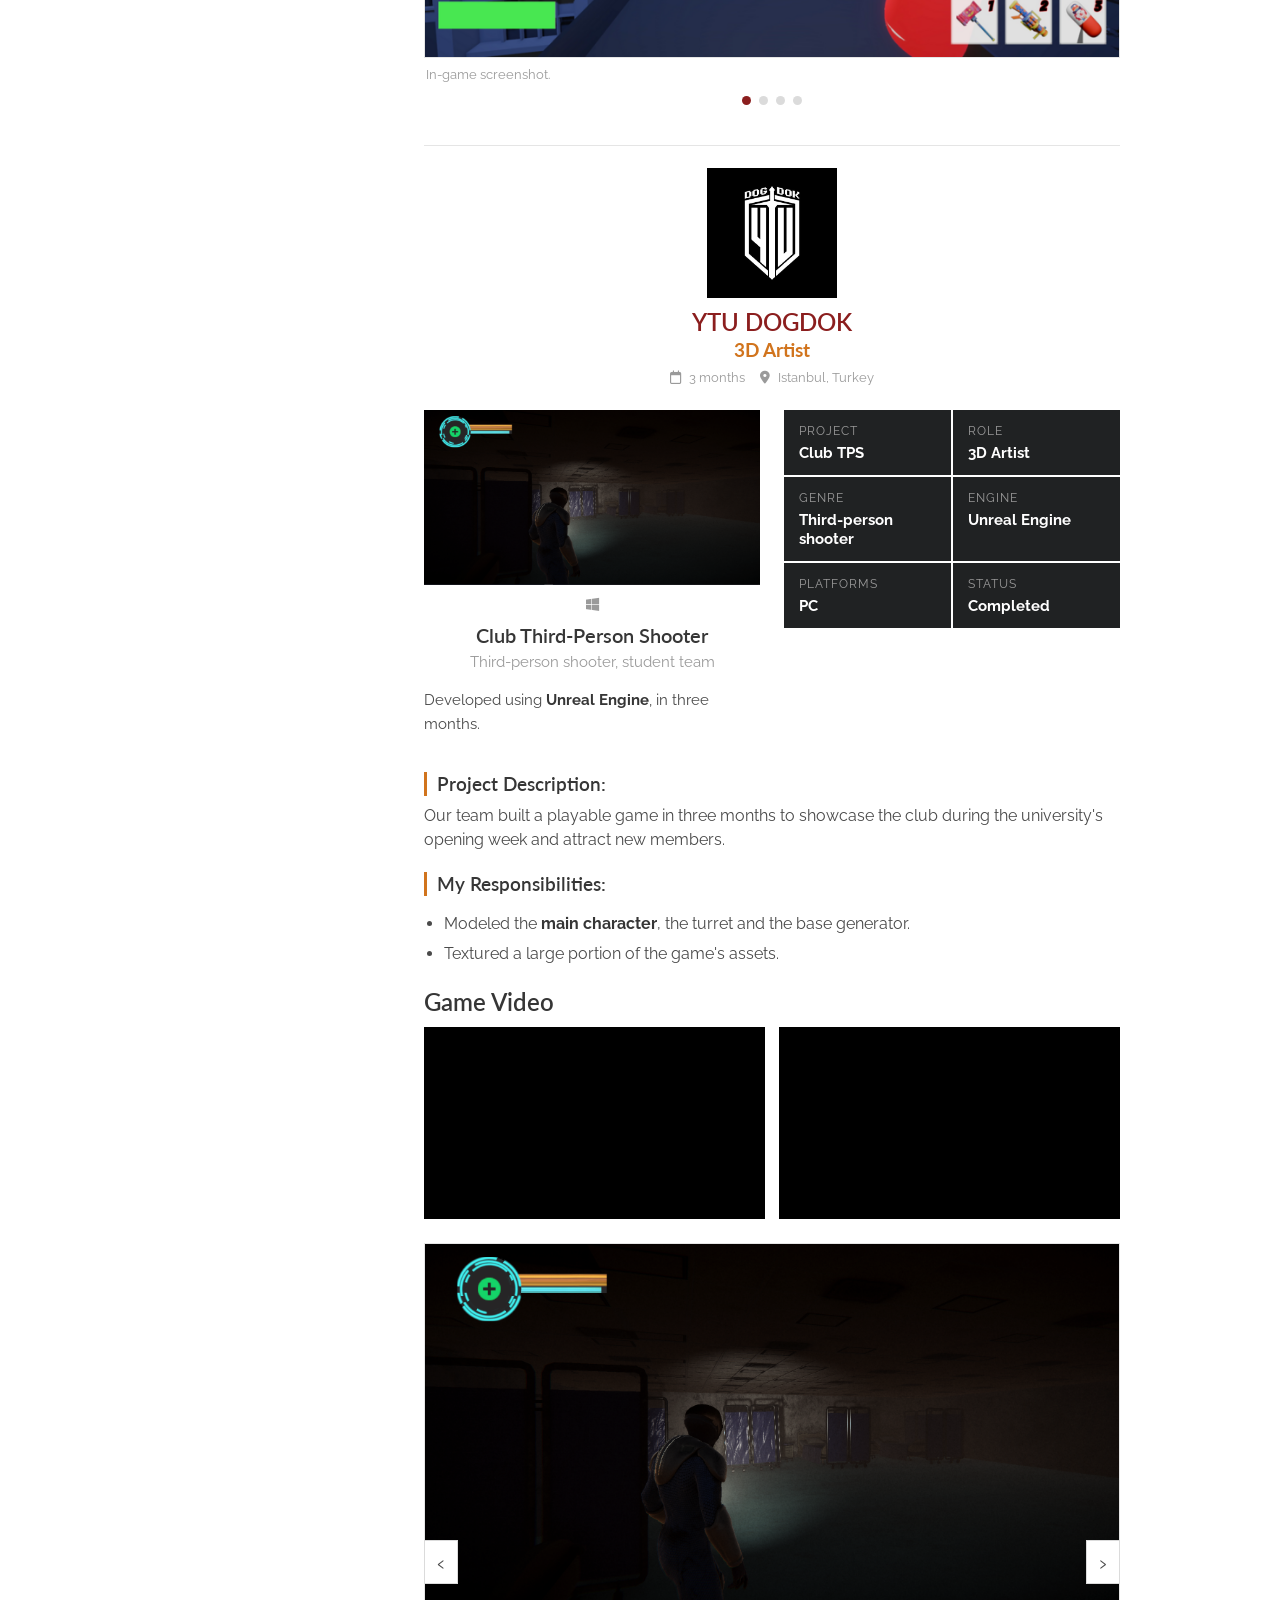
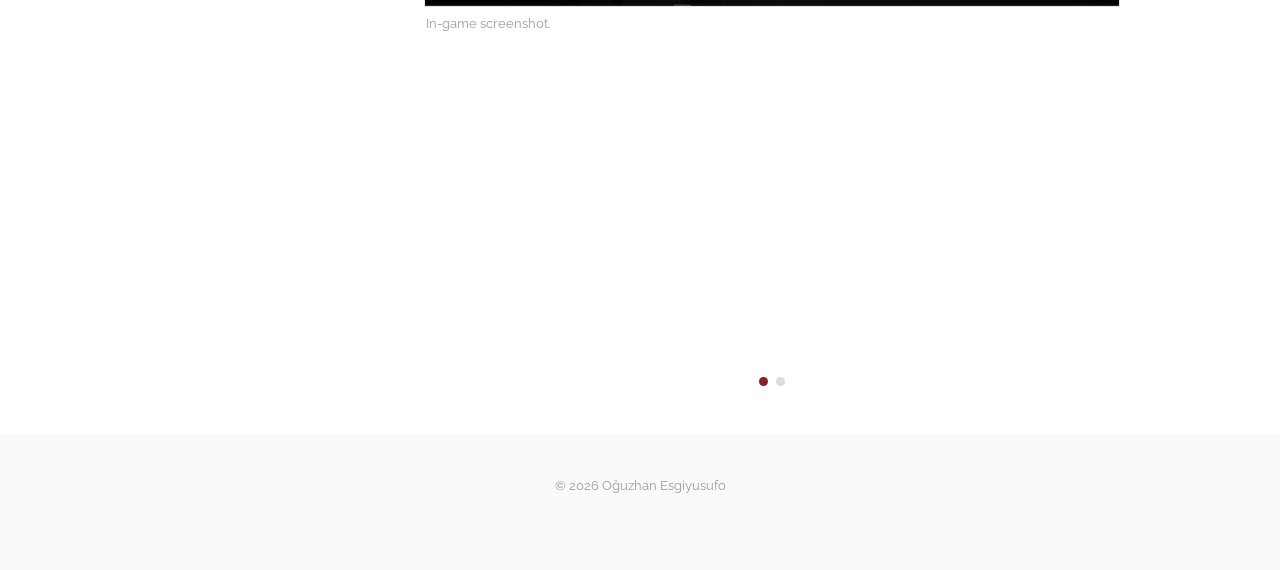
==== commit 715a74cd: "Change whole website design" ====
--- a/3dart.html
+++ b/3dart.html
@@ -1,269 +1,355 @@
 <!DOCTYPE html>
 <html lang="en">
 <head>
-    <meta charset="UTF-8">
-    <meta name="viewport" content="width=device-width, initial-scale=1.0">
-    <title>3D Art - Oğuzhan Esgiyusufoglu</title>
-    <link href="https://fonts.googleapis.com/css2?family=JetBrains+Mono:wght@400;600&display=swap" rel="stylesheet">
-    <link rel="stylesheet" href="style.css">
+<meta charset="UTF-8">
+<meta name="viewport" content="width=device-width, initial-scale=1.0">
+<title>3D Art - Oğuzhan Esgiyusufo</title>
+<meta name="description" content="Character modeling, texturing and rigging in Blender and Substance Painter.">
+<link rel="preconnect" href="https://fonts.googleapis.com">
+<link rel="preconnect" href="https://fonts.gstatic.com" crossorigin>
+<link href="https://fonts.googleapis.com/css2?family=Lato:wght@400;600;700&family=Raleway:wght@400;600;700&display=swap" rel="stylesheet">
+<link rel="stylesheet" href="https://cdnjs.cloudflare.com/ajax/libs/font-awesome/6.5.2/css/all.min.css">
+<link rel="stylesheet" href="style.css">
 </head>
 <body>
-    <div class="container">
-        <!-- Page Header -->
-        <header class="page-header">
-            <a href="index.html" class="back-link">← Back</a>
-            <h1 class="page-title">3D Art</h1>
-            <p class="page-subtitle">Character Modeling / Texturing / Blender</p>
-        </header>
-
-        <!-- Projects Grid -->
-        <div class="projects-grid">
-            
-            <!-- Guts Character -->
-            <div class="project-card" onclick="toggleCard(this)">
-                <div class="card-preview">
-                    <img src="images/finalrender1.png" alt="Guts" class="card-thumbnail">
-                    <span class="expand-icon">+</span>
-                    <div class="card-overlay">
-                        <div class="card-number">01 / PROJECT</div>
-                        <h2 class="card-title">Guts - Berserk</h2>
-                        <div class="card-tags">
-                            <span class="tag">Blender</span>
-                            <span class="tag">Substance Painter</span>
-                            <span class="tag">Game-Ready</span>
-                            <span class="tag">Modeling</span>
-                            <span class="tag">Texturing</span>
-                        </div>
-                    </div>
-                </div>
-                <div class="card-details">
-                    <div class="details-content">
-                        <div class="details-section">
-                            <h3 class="section-title">Project Overview</h3>
-                            <p class="details-text">
-                                This project showcases a personal project where I created a 3D model of Guts, the iconic character from the manga series Berserk. This was an ambitious challenge, as I had never created a realistic 3D character model before. My goal was to learn and implement the entire 3D character art pipeline, from initial sculpting to final rendering.
-                            </p>
-                        </div>
-
-                        <div class="details-section">
-                            <h3 class="section-title">Gallery</h3>
-                            <div class="image-gallery">
-                                <img src="images/finalrender1.png" alt="Guts Render 1" class="gallery-image">
-                                <img src="images/finalrender7.png" alt="Guts Render 2" class="gallery-image">
-                                <img src="images/finalrender3.png" alt="Guts Render 3" class="gallery-image">
-                                <img src="images/dragonslayer.png" alt="Dragonslayer" class="gallery-image">
-                            </div>
-                        </div>
-
-                        <div class="details-section">
-                            <h3 class="section-title">Process</h3>
-                            <ul class="details-list">
-                                <li><strong>Base Mesh Creation:</strong> Started with a basic human mesh to establish proportions and overall shape</li>
-                                <li><strong>Sculpting:</strong> Meticulously sculpted the body and facial features using Blender's sculpting tools, paying close attention to muscle structure and anatomical accuracy</li>
-                                <li><strong>Armor and Weapons:</strong> Each piece of armor and Guts' iconic Dragonslayer sword was separately modeled using hard surface modeling techniques</li>
-                                <li><strong>Retopology:</strong> Created a clean, low-poly retopology suitable for animation</li>
-                                <li><strong>Rigging & Weight Painting:</strong> Rigged the character ensuring a functional skeleton with full range of motion</li>
-                                <li><strong>Texturing:</strong> Created realistic textures in Substance Painter for skin, armor, and weapon</li>
-                                <li><strong>Rendering:</strong> Final renders done in Blender using Cycles engine</li>
-                            </ul>
-                        </div>
-
-                        <div class="details-section">
-                            <h3 class="section-title">Tools Used</h3>
-                            <ul class="details-list">
-                                <li>Blender - Modeling, Sculpting, Rigging, Rendering</li>
-                                <li>Adobe Substance 3D Painter - Texturing</li>
-                            </ul>
-                        </div>
-
-                        <div class="details-section">
-                            <h3 class="section-title">Project Duration</h3>
-                            <p class="details-text">
-                                The entire project took approximately 3 months of full-time dedication, involving extensive trial and error, learning new software, and overcoming numerous challenges. The end result was not just a 3D model but a significant milestone in my journey as a 3D artist.
-                            </p>
-                        </div>
-                    </div>
-                </div>
-            </div>
-
-            <!-- Dwarf Character -->
-            <div class="project-card" onclick="toggleCard(this)">
-                <div class="card-preview">
-                    <img src="https://i.ytimg.com/vi/jOtejwuMcxg/maxresdefault.jpg" alt="Dwarf" class="card-thumbnail">
-                    <span class="expand-icon">+</span>
-                    <div class="card-overlay">
-                        <div class="card-number">02 / PROJECT</div>
-                        <h2 class="card-title">Dwarf Character</h2>
-                        <div class="card-tags">
-                            <span class="tag">Blender</span>
-                            <span class="tag">Substance Painter</span>
-                            <span class="tag">Game-Ready</span>
-                            <span class="tag">Modeling</span>
-                            <span class="tag">Texturing</span>
-                        </div>
-                    </div>
-                </div>
-                <div class="card-details">
-                    <div class="details-content">
-                        <div class="details-section">
-                            <h3 class="section-title">Project Overview</h3>
-                            <p class="details-text">
-                                I was asked to create a game-ready Dwarf character for a university club's fantasy-themed game. Given a detailed concept, I completed the model in just two weeks, leveraging my experience from the previous Guts project.
-                            </p>
-                        </div>
-
-                        <div class="details-section">
-                            <h3 class="section-title">Turntable</h3>
-                            <div class="video-container">
-                                <iframe src="https://www.youtube.com/embed/jOtejwuMcxg" frameborder="0" allowfullscreen></iframe>
-                            </div>
-                        </div>
-
-                        <div class="details-section">
-                            <h3 class="section-title">Process</h3>
-                            <ul class="details-list">
-                                <li><strong>Concept & Sculpting:</strong> Quickly blocked out the character and sculpted key features like the beard and armor details</li>
-                                <li><strong>Hair Creation:</strong> Used hair cards for the beard and hair, ensuring the model remained optimized for real-time use</li>
-                                <li><strong>Rigging & Weight Painting:</strong> Rigged the character for smooth animations, paying special attention to the beard and armor</li>
-                                <li><strong>Texturing:</strong> Created detailed textures in Substance Painter, focusing on realistic materials and wear</li>
-                            </ul>
-                        </div>
-
-                        <div class="details-section">
-                            <h3 class="section-title">Outcome</h3>
-                            <p class="details-text">
-                                The character was completed efficiently, meeting game-ready standards. This project enhanced my skills in creating optimized models for game environments, particularly in hair card usage and realistic texturing.
-                            </p>
-                        </div>
-                    </div>
-                </div>
-            </div>
-
-            <!-- Jolly Jumper -->
-            <div class="project-card" onclick="toggleCard(this)">
-                <div class="card-preview">
-                    <img src="images/filmler-ve-tv-28.01.2024-16_53_34.png" alt="Jolly Jumper" class="card-thumbnail">
-                    <span class="expand-icon">+</span>
-                    <div class="card-overlay">
-                        <div class="card-number">03 / PROJECT</div>
-                        <h2 class="card-title">Jolly Jumper - GGJ 2024</h2>
-                        <div class="card-tags">
-                            <span class="tag">Game Jam</span>
-                            <span class="tag">3D Artist</span>
-                            <span class="tag">Modeling</span>
-                            <span class="tag">Texturing</span>
-                        </div>
-                    </div>
-                </div>
-                <div class="card-details">
-                    <div class="details-content">
-                        <div class="details-section">
-                            <h3 class="section-title">Global Game Jam 2024</h3>
-                            <p class="details-text">
-                                During the Global Game Jam 2024, I had the opportunity to work as the 3D artist for our game "Jolly Jumper." The theme was "Make Me Laugh," and we decided to create a first-person game where players attempt to make people laugh by punching them.
-                            </p>
-                        </div>
-
-                        <div class="details-section">
-                            <h3 class="section-title">Screenshots</h3>
-                            <div class="image-gallery">
-                                <img src="images/filmler-ve-tv-28.01.2024-16_53_34.png" alt="Jolly Jumper 1" class="gallery-image">
-                                <img src="images/filmler-ve-tv-28.01.2024-16_51_39.png" alt="Jolly Jumper 2" class="gallery-image">
-                                <img src="images/filmler-ve-tv-28.01.2024-16_50_56.png" alt="Jolly Jumper 3" class="gallery-image">
-                                <img src="images/filmler-ve-tv-28.01.2024-16_48_44.png" alt="Jolly Jumper 4" class="gallery-image">
-                            </div>
-                        </div>
-
-                        <div class="details-section">
-                            <h3 class="section-title">Experience</h3>
-                            <p class="details-text">
-                                While I can't say that I am particularly proud of the game concept itself, this project was an invaluable experience in teamwork and rapid development. Collaborating with my team under the time constraints of a game jam allowed me to refine my skills in 3D modeling and animation, as well as learn the dynamics of effective collaboration in a high-pressure environment.
-                            </p>
-                        </div>
-
-                        <div class="project-links">
-                            <a href="https://globalgamejam.org/games/2024/jolly-jumper-7" class="project-link primary" target="_blank">Game Jam Page</a>
-                        </div>
-                    </div>
-                </div>
-            </div>
-
-            <!-- DOGDOK TPS -->
-            <div class="project-card" onclick="toggleCard(this)">
-                <div class="card-preview">
-                    <img src="images/image.png" alt="DOGDOK TPS" class="card-thumbnail">
-                    <span class="expand-icon">+</span>
-                    <div class="card-overlay">
-                        <div class="card-number">04 / PROJECT</div>
-                        <h2 class="card-title">YTÜ DOGDOK - TPS Game</h2>
-                        <div class="card-tags">
-                            <span class="tag">3D Artist</span>
-                            <span class="tag">Modeling</span>
-                            <span class="tag">Texturing</span>
-                        </div>
-                    </div>
-                </div>
-                <div class="card-details">
-                    <div class="details-content">
-                        <div class="details-section">
-                            <h3 class="section-title">Club Project</h3>
-                            <p class="details-text">
-                                During the 2023-2024 academic year, I served as the Sponsorship Coordinator and a board member of the Digital Game Development and Digital Gaming Club at Yıldız Technical University. Currently, in the 2024-2025 term, I am taking on the role of Game Development Coordinator.
-                            </p>
-                        </div>
-
-                        <div class="details-section">
-                            <h3 class="section-title">Videos</h3>
-                            <div class="video-container">
-                                <iframe src="https://www.youtube.com/embed/ZoIaXxH2J-8" frameborder="0" allowfullscreen></iframe>
-                            </div>
-                            <div class="video-container" style="margin-top: 15px;">
-                                <iframe src="https://www.youtube.com/embed/MBm7Yu0QAn8" frameborder="0" allowfullscreen></iframe>
-                            </div>
-                        </div>
-
-                        <div class="details-section">
-                            <h3 class="section-title">Screenshots</h3>
-                            <div class="image-gallery">
-                                <img src="images/image.png" alt="DOGDOK 1" class="gallery-image">
-                                <img src="images/image1.png" alt="DOGDOK 2" class="gallery-image">
-                            </div>
-                        </div>
-
-                        <div class="details-section">
-                            <h3 class="section-title">My Contribution</h3>
-                            <p class="details-text">
-                                In the 2023-2024 term, our game development team decided to create a game in three months to showcase our club's activities and attract potential members during the university's opening week. For this project, I modeled the main character, a turret, and the base generator. Additionally, I was responsible for texturing numerous models within the game.
-                            </p>
-                        </div>
-                    </div>
-                </div>
-            </div>
-
-        </div>
-
-        <!-- Footer -->
-        <footer class="footer">
-            <div class="social-links">
-                <a href="https://github.com/EsgiJ">GitHub</a>
-                <a href="https://www.artstation.com/oguzhan_esgiyusufo">ArtStation</a>
-                <a href="https://www.instagram.com/esgijj/">Instagram</a>
-            </div>
-        </footer>
-    </div>
-
-    <script>
-        function toggleCard(card) {
-            document.querySelectorAll('.project-card').forEach(c => {
-                if (c !== card) c.classList.remove('expanded');
-            });
-            card.classList.toggle('expanded');
-            if (card.classList.contains('expanded')) {
-                setTimeout(() => {
-                    card.scrollIntoView({ behavior: 'smooth', block: 'start' });
-                }, 100);
-            }
-        }
-    </script>
+
+<a class="skip" href="#main">Skip to content</a>
+
+<nav class="navbar" id="navbar">
+  <div class="navbar__brand">
+    <a class="navbar__name" href="index.html">Oğuzhan Esgiyusufo</a>
+    <button class="navbar__burger" id="burger" aria-label="Menu" aria-expanded="false">
+      <span></span><span></span><span></span>
+    </button>
+  </div>
+  <div class="navbar__menu" id="navmenu">
+    <a href="index.html#experience">Experience</a>
+    <a href="index.html#projects">Projects</a>
+    <a href="3dart.html">3D Art</a>
+    <a href="resume.html">Resume</a>
+    <a href="index.html#contact">Contact</a>
+  </div>
+</nav>
+
+<div class="section">
+  <div class="container columns">
+
+    <aside class="col-side">
+      <div class="side">
+        <div class="side__photo">
+          <img src="images/img_20240623_212534.jpg" alt="Oğuzhan Esgiyusufo" onerror="this.parentNode.classList.add('shot--empty')">
+          <span class="shot__ph">images/img_20240623_212534.jpg</span>
+        </div>
+
+        <h1 class="side__name"><a href="index.html">Oğuzhan Esgiyusufo</a></h1>
+        <p class="side__role">Programmer</p>
+
+        <ul class="side__contact">
+          <li><i class="fa-solid fa-envelope"></i> <a href="mailto:oguzhanesgiyusufo@gmail.com">oguzhanesgiyusufo@gmail.com</a></li>
+          <li><i class="fa-solid fa-location-dot"></i> Istanbul, Turkey</li>
+        </ul>
+
+        <ul class="side__bullets">
+          <li>AAA experience at <strong>IO Interactive</strong> on <strong>007: First Light</strong> and <strong>Project Fantasy</strong>.</li>
+          <li>Building <strong>Luden Engine</strong>, a C++20 engine with a custom <strong>ECS</strong>, from scratch.</li>
+          <li>Finishing <strong>Computer Engineering</strong> at Yıldız Technical University.</li>
+        </ul>
+
+        <hr class="side__rule">
+
+        <div class="side__buttons">
+          <a class="pill" href="index.html#experience">Experience</a>
+          <a class="pill" href="index.html#projects">Projects</a>
+          <a class="pill" href="3dart.html">3D Art</a>
+          <a class="pill" href="resume.html">Resume</a>
+        </div>
+
+        <hr class="side__rule">
+
+        <div class="side__social">
+          <a href="https://www.linkedin.com/in/oguzhan-esgiyusufo/" target="_blank" rel="noopener" aria-label="LinkedIn"><i class="fa-brands fa-linkedin"></i></a>
+          <a href="https://github.com/EsgiJ" target="_blank" rel="noopener" aria-label="GitHub"><i class="fa-brands fa-github"></i></a>
+          <a href="https://www.artstation.com/oguzhan_esgiyusufo" target="_blank" rel="noopener" aria-label="ArtStation"><i class="fa-brands fa-artstation"></i></a>
+          <a href="mailto:oguzhanesgiyusufo@gmail.com" aria-label="Email"><i class="fa-solid fa-envelope"></i></a>
+        </div>
+      </div>
+    </aside>
+
+    <main class="col-main" id="main">
+
+      <h2 class="h2">3D Art</h2>
+      <p>
+        Before I moved fully into programming I spent a few years on character art in
+        <strong>Blender</strong> and <strong>Substance Painter</strong>. I keep it listed because knowing
+        the asset pipeline makes me quicker at prototyping and easier to work with when I am writing tools
+        that artists have to use.
+      </p>
+
+      <!-- ─────────── GUTS ─────────── -->
+      <section class="entry">
+        <div class="entry__logo entry__logo--glyph"><i class="fa-solid fa-user-ninja"></i></div>
+        <h3 class="entry__company">Guts, Berserk</h3>
+        <h4 class="entry__role">Realistic Character, Personal Project</h4>
+        <p class="entry__meta">
+          <i class="fa-regular fa-calendar"></i> ~3 months
+          <i class="fa-solid fa-user"></i> Solo
+        </p>
+
+        <div class="cols">
+          <div class="cols__left">
+            <div class="art">
+              <img src="images/finalrender1.png" alt="Guts, final render" loading="lazy" onerror="this.parentNode.classList.add('shot--empty')">
+              <span class="shot__ph">images/finalrender1.png</span>
+            </div>
+            <h4 class="proj__title">Guts, Berserk</h4>
+            <p class="proj__genre">Game-ready realistic character</p>
+            <p>Developed using <strong>Blender</strong> and <strong>Adobe Substance 3D Painter</strong>.</p>
+          </div>
+
+          <div class="cols__right">
+            <div class="info">
+              <div class="info__cell"><span class="info__label">Project</span><span class="info__value">Guts, Berserk</span></div>
+              <div class="info__cell"><span class="info__label">Role</span><span class="info__value">Solo</span></div>
+              <div class="info__cell"><span class="info__label">Type</span><span class="info__value">Realistic character</span></div>
+              <div class="info__cell"><span class="info__label">Software</span><span class="info__value">Blender, Substance Painter</span></div>
+              <div class="info__cell"><span class="info__label">Duration</span><span class="info__value">About 3 months</span></div>
+              <div class="info__cell"><span class="info__label">Status</span><span class="info__value">Completed</span></div>
+            </div>
+
+            <h3 class="h3">Related Links</h3>
+            <a class="linkbtn" href="https://www.artstation.com/oguzhan_esgiyusufo" target="_blank" rel="noopener">ArtStation Profile</a>
+          </div>
+        </div>
+
+        <div class="detail">
+          <h3 class="h3 label">Project Description:</h3>
+          <p>
+            My first realistic character. The goal was to run the entire 3D character pipeline end to end,
+            from block-out to final render, without skipping the parts I was bad at.
+          </p>
+
+          <h3 class="h3 label">Pipeline:</h3>
+          <ul>
+            <li><strong>Base mesh:</strong> proportions and silhouette established first.</li>
+            <li><strong>Sculpting:</strong> body and face in Blender, working from muscle structure and anatomy.</li>
+            <li><strong>Hard surface:</strong> every armour piece and the Dragonslayer modeled separately.</li>
+            <li><strong>Retopology:</strong> clean low-poly mesh suitable for animation.</li>
+            <li><strong>Rigging and weight painting:</strong> full range of motion.</li>
+            <li><strong>Texturing:</strong> skin, armour and weapon in Substance Painter.</li>
+            <li><strong>Rendering:</strong> Cycles.</li>
+          </ul>
+        </div>
+
+        <div class="carousel" data-carousel>
+          <div class="carousel__track">
+            <figure class="carousel__slide"><img src="images/finalrender1.png" alt="Guts render 1" loading="lazy"><figcaption>Final render.</figcaption></figure>
+            <figure class="carousel__slide"><img src="images/finalrender7.png" alt="Guts render 2" loading="lazy"><figcaption>Final render.</figcaption></figure>
+            <figure class="carousel__slide"><img src="images/finalrender3.png" alt="Guts render 3" loading="lazy"><figcaption>Final render.</figcaption></figure>
+            <figure class="carousel__slide"><img src="images/dragonslayer.png" alt="Dragonslayer" loading="lazy"><figcaption>The Dragonslayer, modeled separately.</figcaption></figure>
+          </div>
+          <button class="carousel__nav carousel__nav--prev" type="button" aria-label="Previous">&lsaquo;</button>
+          <button class="carousel__nav carousel__nav--next" type="button" aria-label="Next">&rsaquo;</button>
+          <div class="carousel__dots" aria-hidden="true"></div>
+        </div>
+      </section>
+
+      <hr class="entry-rule">
+
+      <!-- ─────────── DWARF ─────────── -->
+      <section class="entry">
+        <div class="entry__logo entry__logo--glyph"><i class="fa-solid fa-hammer"></i></div>
+        <h3 class="entry__company">Dwarf Character</h3>
+        <h4 class="entry__role">Game-Ready Character, Commissioned</h4>
+        <p class="entry__meta">
+          <i class="fa-regular fa-calendar"></i> 2 weeks
+          <i class="fa-solid fa-user"></i> Solo
+        </p>
+
+        <div class="cols">
+          <div class="cols__left">
+            <div class="art">
+              <img src="https://i.ytimg.com/vi/jOtejwuMcxg/maxresdefault.jpg" alt="Dwarf character turntable" loading="lazy">
+            </div>
+            <h4 class="proj__title">Dwarf Character</h4>
+            <p class="proj__genre">Fantasy character for a university club game</p>
+            <p>Developed using <strong>Blender</strong> and <strong>Substance Painter</strong>.</p>
+          </div>
+
+          <div class="cols__right">
+            <div class="info">
+              <div class="info__cell"><span class="info__label">Project</span><span class="info__value">Dwarf Character</span></div>
+              <div class="info__cell"><span class="info__label">Role</span><span class="info__value">Solo</span></div>
+              <div class="info__cell"><span class="info__label">Type</span><span class="info__value">Game-ready character</span></div>
+              <div class="info__cell"><span class="info__label">Software</span><span class="info__value">Blender, Substance Painter</span></div>
+              <div class="info__cell"><span class="info__label">Duration</span><span class="info__value">2 weeks</span></div>
+              <div class="info__cell"><span class="info__label">Status</span><span class="info__value">Delivered</span></div>
+            </div>
+          </div>
+        </div>
+
+        <div class="detail">
+          <h3 class="h3 label">Project Description:</h3>
+          <p>
+            A commissioned game-ready character for a university club's fantasy game, delivered from a
+            detailed concept in two weeks using everything the Guts project had taught me.
+          </p>
+
+          <h3 class="h3 label">My Responsibilities:</h3>
+          <ul>
+            <li><strong>Hair cards</strong> for beard and hair, keeping the model optimised for real-time use.</li>
+            <li>Rigged for smooth animation, with care around beard and armour deformation.</li>
+            <li>Detailed material and wear passes in Substance Painter.</li>
+          </ul>
+        </div>
+
+        <div class="videos">
+          <h3 class="h3">Turntable</h3>
+          <div class="videos__grid">
+            <div class="video"><iframe src="https://www.youtube.com/embed/jOtejwuMcxg" title="Dwarf turntable" loading="lazy" allowfullscreen></iframe></div>
+          </div>
+        </div>
+      </section>
+
+      <hr class="entry-rule">
+
+      <!-- ─────────── JOLLY JUMPER ─────────── -->
+      <section class="entry">
+        <div class="entry__logo entry__logo--glyph"><i class="fa-solid fa-face-laugh"></i></div>
+        <h3 class="entry__company">Global Game Jam 2024</h3>
+        <h4 class="entry__role">3D Artist</h4>
+        <p class="entry__meta">
+          <i class="fa-regular fa-calendar"></i> 2024
+          <i class="fa-solid fa-location-dot"></i> Istanbul, Turkey
+        </p>
+
+        <div class="cols">
+          <div class="cols__left">
+            <div class="art">
+              <img src="images/filmler-ve-tv-28.01.2024-16_53_34.png" alt="Jolly Jumper" loading="lazy" onerror="this.parentNode.classList.add('shot--empty')">
+              <span class="shot__ph">images/filmler-ve-tv-28.01.2024-16_53_34.png</span>
+            </div>
+            <p class="platforms"><i class="fa-brands fa-windows"></i></p>
+            <h4 class="proj__title">Jolly Jumper</h4>
+            <p class="proj__genre">First-person comedy, game jam entry</p>
+            <p>Developed for <strong>Global Game Jam 2024</strong>, on the theme "Make Me Laugh".</p>
+          </div>
+
+          <div class="cols__right">
+            <div class="info">
+              <div class="info__cell"><span class="info__label">Project</span><span class="info__value">Jolly Jumper</span></div>
+              <div class="info__cell"><span class="info__label">Role</span><span class="info__value">3D Artist</span></div>
+              <div class="info__cell"><span class="info__label">Genre</span><span class="info__value">First-person comedy</span></div>
+              <div class="info__cell"><span class="info__label">Event</span><span class="info__value">Global Game Jam 2024</span></div>
+              <div class="info__cell"><span class="info__label">Platforms</span><span class="info__value">PC</span></div>
+              <div class="info__cell"><span class="info__label">Status</span><span class="info__value">Completed</span></div>
+            </div>
+
+            <h3 class="h3">Related Links</h3>
+            <a class="linkbtn" href="https://globalgamejam.org/games/2024/jolly-jumper-7" target="_blank" rel="noopener">Game Jam Page</a>
+          </div>
+        </div>
+
+        <div class="detail">
+          <h3 class="h3 label">Project Description:</h3>
+          <p>
+            I was the 3D artist on our GGJ 2024 entry, a first-person game about making people laugh by
+            punching them. I am not precious about the concept, but it was a useful lesson in rapid
+            production under a hard deadline and in how a small team divides work when there is no time to
+            negotiate.
+          </p>
+        </div>
+
+        <div class="carousel" data-carousel>
+          <div class="carousel__track">
+            <figure class="carousel__slide"><img src="images/filmler-ve-tv-28.01.2024-16_53_34.png" alt="Jolly Jumper 1" loading="lazy"><figcaption>In-game screenshot.</figcaption></figure>
+            <figure class="carousel__slide"><img src="images/filmler-ve-tv-28.01.2024-16_51_39.png" alt="Jolly Jumper 2" loading="lazy"><figcaption>In-game screenshot.</figcaption></figure>
+            <figure class="carousel__slide"><img src="images/filmler-ve-tv-28.01.2024-16_50_56.png" alt="Jolly Jumper 3" loading="lazy"><figcaption>In-game screenshot.</figcaption></figure>
+            <figure class="carousel__slide"><img src="images/filmler-ve-tv-28.01.2024-16_48_44.png" alt="Jolly Jumper 4" loading="lazy"><figcaption>In-game screenshot.</figcaption></figure>
+          </div>
+          <button class="carousel__nav carousel__nav--prev" type="button" aria-label="Previous">&lsaquo;</button>
+          <button class="carousel__nav carousel__nav--next" type="button" aria-label="Next">&rsaquo;</button>
+          <div class="carousel__dots" aria-hidden="true"></div>
+        </div>
+      </section>
+
+      <hr class="entry-rule">
+
+      <!-- ─────────── DOGDOK TPS ─────────── -->
+      <section class="entry">
+        <div class="entry__logo">
+          <img src="images/logo-dogdok.png" alt="YTU DOGDOK" onerror="this.parentNode.classList.add('shot--empty')">
+          <span class="shot__ph">images/logo-dogdok.png</span>
+        </div>
+        <h3 class="entry__company">YTU DOGDOK</h3>
+        <h4 class="entry__role">3D Artist</h4>
+        <p class="entry__meta">
+          <i class="fa-regular fa-calendar"></i> 3 months
+          <i class="fa-solid fa-location-dot"></i> Istanbul, Turkey
+        </p>
+
+        <div class="cols">
+          <div class="cols__left">
+            <div class="art">
+              <img src="images/image.png" alt="Club third-person shooter" loading="lazy" onerror="this.parentNode.classList.add('shot--empty')">
+              <span class="shot__ph">images/image.png</span>
+            </div>
+            <p class="platforms"><i class="fa-brands fa-windows"></i></p>
+            <h4 class="proj__title">Club Third-Person Shooter</h4>
+            <p class="proj__genre">Third-person shooter, student team</p>
+            <p>Developed using <strong>Unreal Engine</strong>, in three months.</p>
+          </div>
+
+          <div class="cols__right">
+            <div class="info">
+              <div class="info__cell"><span class="info__label">Project</span><span class="info__value">Club TPS</span></div>
+              <div class="info__cell"><span class="info__label">Role</span><span class="info__value">3D Artist</span></div>
+              <div class="info__cell"><span class="info__label">Genre</span><span class="info__value">Third-person shooter</span></div>
+              <div class="info__cell"><span class="info__label">Engine</span><span class="info__value">Unreal Engine</span></div>
+              <div class="info__cell"><span class="info__label">Platforms</span><span class="info__value">PC</span></div>
+              <div class="info__cell"><span class="info__label">Status</span><span class="info__value">Completed</span></div>
+            </div>
+          </div>
+        </div>
+
+        <div class="detail">
+          <h3 class="h3 label">Project Description:</h3>
+          <p>
+            Our team built a playable game in three months to showcase the club during the university's
+            opening week and attract new members.
+          </p>
+
+          <h3 class="h3 label">My Responsibilities:</h3>
+          <ul>
+            <li>Modeled the <strong>main character</strong>, the turret and the base generator.</li>
+            <li>Textured a large portion of the game's assets.</li>
+          </ul>
+        </div>
+
+        <div class="videos">
+          <h3 class="h3">Game Video</h3>
+          <div class="videos__grid">
+            <div class="video"><iframe src="https://www.youtube.com/embed/ZoIaXxH2J-8" title="Club TPS video 1" loading="lazy" allowfullscreen></iframe></div>
+            <div class="video"><iframe src="https://www.youtube.com/embed/MBm7Yu0QAn8" title="Club TPS video 2" loading="lazy" allowfullscreen></iframe></div>
+          </div>
+        </div>
+
+        <div class="carousel" data-carousel>
+          <div class="carousel__track">
+            <figure class="carousel__slide"><img src="images/image.png" alt="Club TPS 1" loading="lazy"><figcaption>In-game screenshot.</figcaption></figure>
+            <figure class="carousel__slide"><img src="images/image1.png" alt="Club TPS 2" loading="lazy"><figcaption>In-game screenshot.</figcaption></figure>
+          </div>
+          <button class="carousel__nav carousel__nav--prev" type="button" aria-label="Previous">&lsaquo;</button>
+          <button class="carousel__nav carousel__nav--next" type="button" aria-label="Next">&rsaquo;</button>
+          <div class="carousel__dots" aria-hidden="true"></div>
+        </div>
+      </section>
+
+    </main>
+  </div>
+</div>
+
+<footer class="footer">© <span id="year">2026</span> Oğuzhan Esgiyusufo</footer>
+
+<script src="script.js"></script>
 </body>
 </html>
--- a/style.css
+++ b/style.css
@@ -1,481 +1,372 @@
-* {
-    margin: 0;
-    padding: 0;
-    box-sizing: border-box;
-}
+/* ═══════════════════════════════════════════════════════════
+   Oğuzhan Esgiyusufo, portfolio
+   Container 960px, breakpoint 769px, Lato headings, Raleway body
+   ═══════════════════════════════════════════════════════════ */
+
+:root {
+  --bg:        #ffffff;
+  --text:      #4a4a4a;
+  --heading:   #363636;
+  --accent:    #8b1e1e;   /* dark red, from the CV */
+  --accent-2:  #d1741d;   /* orange, from the CV */
+  --meta:      #9a9a9a;
+  --card:      #202223;
+  --divider:   #e5e5e5;
+  --border:    #dbdbdb;
+  --soft:      #f2f2f2;
+  --footer-bg: #fafafa;
+
+  --font-head: Lato, Raleway, -apple-system, BlinkMacSystemFont, "Segoe UI", Roboto, sans-serif;
+  --font-body: Raleway, -apple-system, BlinkMacSystemFont, "Segoe UI", Roboto, sans-serif;
+}
+
+*, *::before, *::after { box-sizing: border-box; }
+* { margin: 0; padding: 0; }
+
+html { scroll-behavior: smooth; scroll-padding-top: 24px; }
+@media (prefers-reduced-motion: reduce) { html { scroll-behavior: auto; } }
 
 body {
-    font-family: 'JetBrains Mono', monospace;
-    background: #000;
-    color: #fff;
-    min-height: 100vh;
-    padding: 60px 40px;
-}
-
-@media (max-width: 600px) {
-    body {
-        padding: 40px 20px;
-    }
-}
-
-.container {
-    max-width: 1000px;
-    margin: 0 auto;
-}
-
-/* Header - Homepage */
-.header {
-    margin-bottom: 80px;
-}
-
-.name {
-    font-size: clamp(2rem, 6vw, 3.5rem);
-    font-weight: 600;
-    letter-spacing: -1px;
-    margin-bottom: 12px;
-}
-
-.tagline {
-    color: #666;
-    font-size: 0.95rem;
-}
-
-/* Navigation Grid - Homepage */
-.nav-grid {
-    display: grid;
-    grid-template-columns: repeat(2, 1fr);
-    gap: 20px;
-}
-
-@media (max-width: 600px) {
-    .nav-grid {
-        grid-template-columns: 1fr;
-    }
-}
-
-.nav-card {
-    position: relative;
-    aspect-ratio: 16/10;
-    border: 1px solid #333;
-    overflow: hidden;
-    cursor: pointer;
-    text-decoration: none;
+  background: var(--bg);
+  color: var(--text);
+  font-family: var(--font-body);
+  font-size: 16px;
+  font-weight: 400;
+  line-height: 24px;
+  -webkit-font-smoothing: antialiased;
+}
+
+/* Images are never cropped: full width of their box, natural height. */
+img { display: block; width: 100%; height: auto; border-radius: 0; }
+
+a { color: var(--accent); text-decoration: none; }
+a:hover { text-decoration: underline; }
+strong { font-weight: 700; color: var(--heading); }
+em { font-style: italic; }
+p { margin-bottom: 16px; }
+
+h1, h2, h3, h4 { font-family: var(--font-head); color: var(--heading); font-weight: 600; }
+
+.h2 {
+  font-size: 28px;
+  line-height: 31.5px;
+  color: var(--accent);
+  text-transform: uppercase;
+  letter-spacing: 0.5px;
+  border-bottom: 3px solid var(--accent);
+  padding-bottom: 6px;
+  margin: 36px 0 20px;
+}
+.h3 { font-size: 24px; line-height: 27px; margin: 20px 0 12px; }
+
+ul { list-style: disc outside; margin: 16px 0 16px 20px; }
+li { margin-bottom: 6px; }
+
+:focus-visible { outline: 2px solid var(--accent); outline-offset: 2px; }
+
+.skip { position: absolute; left: -9999px; background: #fff; color: #000; padding: 10px 14px; z-index: 200; }
+.skip:focus { left: 10px; top: 10px; }
+
+/* ── Layout skeleton ─────────────────────────────────────── */
+.section { padding: 40px 24px; }
+.container { max-width: 960px; margin: 0 auto; width: 100%; }
+
+/* align-items must stay stretch, otherwise the sidebar box collapses
+   to its own height and position:sticky has no room to travel. */
+.columns { display: flex; align-items: stretch; gap: 24px; }
+.col-side { flex: 0 0 25%; max-width: 25%; }
+.col-main { flex: 1 1 auto; min-width: 0; }
+
+/* ── Sidebar ─────────────────────────────────────────────── */
+.side {
+  position: sticky;
+  top: 24px;
+  max-height: calc(100vh - 48px);
+  overflow-y: auto;
+  scrollbar-width: thin;
+}
+
+.side__photo { max-width: 185px; }
+
+.side__name { font-family: var(--font-head); font-size: 28px; line-height: 32px; font-weight: 700; margin: 14px 0 2px; }
+.side__name a { color: var(--accent); }
+.side__name a:hover { text-decoration: none; }
+
+.side__role { color: var(--accent-2); font-weight: 700; font-size: 17px; margin-bottom: 12px; }
+
+.side__contact { list-style: none; margin: 0 0 14px; font-size: 13px; line-height: 20px; }
+.side__contact li { margin-bottom: 5px; word-break: break-word; }
+.side__contact i { color: var(--accent-2); width: 14px; }
+
+.side__bullets { list-style: disc outside; margin: 0 0 0 18px; font-size: 13.5px; line-height: 20px; }
+.side__bullets li { margin-bottom: 8px; }
+
+.side__rule { border: 0; border-top: 1px solid var(--divider); margin: 18px 0; }
+
+.side__buttons { display: grid; grid-template-columns: 1fr 1fr; gap: 8px; }
+
+.pill {
+  display: inline-block;
+  text-align: center;
+  font-family: var(--font-body);
+  font-size: 13.5px;
+  line-height: 20px;
+  color: var(--text);
+  background: transparent;
+  border: 1.6px solid var(--text);
+  border-radius: 9999px;
+  padding: 9px 16px;
+}
+.pill:hover { background: var(--accent); border-color: var(--accent); color: #fff; text-decoration: none; }
+
+.side__social { display: flex; gap: 18px; font-size: 21px; }
+.side__social a { color: var(--text); }
+.side__social a:hover { color: var(--accent); }
+
+/* ── Hero key art ────────────────────────────────────────── */
+.hero-art { margin-bottom: 8px; }
+
+/* ── Skills grid ─────────────────────────────────────────── */
+.expertise {
+  display: grid;
+  grid-template-columns: 1fr 1fr;
+  gap: 0 32px;
+  margin-bottom: 16px;
+}
+.expertise .h3 { font-size: 19px; line-height: 24px; margin: 14px 0 6px; color: var(--heading); }
+.expertise .h3 i { color: var(--accent-2); margin-right: 7px; font-size: 17px; }
+.expertise ul { margin-top: 6px; font-size: 15px; }
+
+/* ── Entry (company or project) ──────────────────────────── */
+.entry { margin-top: 8px; }
+
+.entry__logo { max-width: 130px; margin: 22px auto 10px; }
+.entry__logo--glyph {
+  max-width: none;
+  text-align: center;
+  font-size: 40px;
+  color: var(--accent-2);
+  margin: 22px 0 10px;
+}
+
+.entry__company { font-size: 24px; line-height: 28px; text-align: center; color: var(--accent); margin-bottom: 2px; }
+.entry__role { font-size: 19px; line-height: 24px; text-align: center; color: var(--accent-2); font-weight: 700; margin-bottom: 4px; }
+.entry__role--second { margin-top: 28px; padding-top: 20px; border-top: 1px solid var(--divider); }
+
+.entry__meta { text-align: center; font-size: 13px; color: var(--meta); margin-bottom: 20px; }
+.entry__meta i { margin: 0 5px 0 12px; }
+.entry__meta i:first-child { margin-left: 0; }
+
+.entry-rule { border: 0; border-top: 1px solid var(--divider); margin: 40px 0 0; }
+
+/* Two-column header block: art on the left, spec cards on the right */
+.cols { display: flex; gap: 24px; align-items: flex-start; }
+.cols--next { margin-top: 40px; padding-top: 32px; border-top: 1px dashed var(--divider); }
+.cols__left { flex: 1 1 0; min-width: 0; }
+.cols__right { flex: 1 1 0; min-width: 0; }
+
+.art { margin-bottom: 8px; }
+
+.platforms { text-align: center; color: var(--meta); font-size: 19px; margin-bottom: 6px; }
+.platforms i { margin: 0 5px; }
+
+.proj__title { font-size: 20px; line-height: 24px; text-align: center; margin-bottom: 3px; }
+.proj__genre { text-align: center; color: var(--meta); font-size: 14px; margin-bottom: 14px; }
+
+.cols__left p { font-size: 15px; }
+
+/* Full-width prose below the two-column block.
+   Long copy lives here so the right column never sits empty. */
+.detail { margin-top: 8px; }
+.detail .label { margin-top: 20px; margin-bottom: 8px; }
+
+.label {
+  font-size: 19px;
+  line-height: 24px;
+  color: var(--heading);
+  border-left: 3px solid var(--accent-2);
+  padding-left: 10px;
+}
+
+/* Dark spec-card grid */
+.info { display: grid; grid-template-columns: 1fr 1fr; gap: 2px; margin-bottom: 18px; }
+.info__cell {
+  background: var(--card);
+  border-radius: 0;
+  padding: 13px 15px;
+  display: flex;
+  flex-direction: column;
+  gap: 4px;
+}
+.info__label {
+  font-family: var(--font-body);
+  font-size: 12px;
+  line-height: 16px;
+  font-weight: 400;
+  text-transform: uppercase;
+  letter-spacing: 0.96px;
+  color: var(--meta);
+}
+.info__value { font-size: 14.5px; line-height: 19px; font-weight: 700; color: #fff; }
+
+/* Related-links buttons */
+.linkbtn {
+  display: block;
+  width: 100%;
+  text-align: center;
+  background: var(--soft);
+  border: 1px solid var(--border);
+  border-radius: 0;
+  color: var(--text);
+  font-size: 14.5px;
+  padding: 10px 14px;
+  margin-bottom: 8px;
+}
+.linkbtn:hover { background: var(--accent); border-color: var(--accent); color: #fff; text-decoration: none; }
+
+/* ── Videos, full width under the prose ──────────────────── */
+.videos { margin-top: 22px; }
+.videos__grid { display: grid; grid-template-columns: 1fr 1fr; gap: 14px; }
+.videos__grid .video:only-child { max-width: 100%; }
+
+.video {
+  position: relative;
+  width: 100%;
+  padding-top: 56.25%;
+  background: #000;
+}
+.video iframe { position: absolute; inset: 0; width: 100%; height: 100%; border: 0; }
+
+/* ── Screenshot carousel ─────────────────────────────────── */
+.carousel { position: relative; margin: 24px 0 8px; }
+.carousel__track {
+  display: flex;
+  overflow-x: auto;
+  scroll-snap-type: x mandatory;
+  scrollbar-width: none;
+}
+.carousel__track::-webkit-scrollbar { display: none; }
+
+.carousel__slide { flex: 0 0 100%; scroll-snap-align: start; }
+.carousel__slide img { border: 1px solid var(--divider); }
+.carousel__slide figcaption {
+  font-size: 13px;
+  line-height: 18px;
+  color: var(--meta);
+  padding: 8px 2px 0;
+}
+
+.carousel__nav {
+  position: absolute;
+  top: 40%;
+  width: 34px;
+  height: 44px;
+  background: #fff;
+  border: 1px solid var(--border);
+  border-radius: 0;
+  color: var(--text);
+  font-size: 22px;
+  line-height: 1;
+  cursor: pointer;
+  font-family: var(--font-body);
+}
+.carousel__nav:hover { background: var(--accent); border-color: var(--accent); color: #fff; }
+.carousel__nav--prev { left: 0; }
+.carousel__nav--next { right: 0; }
+.carousel--single .carousel__nav, .carousel--single .carousel__dots { display: none; }
+
+.carousel__dots { display: flex; justify-content: center; gap: 8px; margin-top: 12px; }
+.carousel__dot {
+  width: 9px; height: 9px;
+  border-radius: 9999px;
+  border: 0;
+  background: var(--border);
+  padding: 0;
+  cursor: pointer;
+}
+.carousel__dot.is-active { background: var(--accent); }
+
+/* ── Missing-image placeholder ───────────────────────────── */
+.shot__ph { display: none; }
+.shot--empty img { display: none; }
+.shot--empty .shot__ph {
+  display: block;
+  border: 1px dashed var(--border);
+  color: var(--meta);
+  font-size: 13px;
+  line-height: 18px;
+  text-align: center;
+  padding: 34px 16px;
+}
+
+/* ── Contact row ─────────────────────────────────────────── */
+.contact__row { display: flex; flex-wrap: wrap; gap: 8px; }
+
+/* ── Resume page ─────────────────────────────────────────── */
+.resume-embed {
+  width: 100%;
+  height: 80vh;
+  border: 1px solid var(--border);
+  margin: 16px 0;
+  background: var(--soft);
+}
+.resume-note { font-size: 13px; color: var(--meta); }
+
+/* ── Footer ──────────────────────────────────────────────── */
+.footer {
+  background: var(--footer-bg);
+  text-align: center;
+  color: var(--meta);
+  padding: 40px 24px 72px;
+  font-size: 13px;
+}
+
+/* ── Mobile navbar, hidden on desktop ────────────────────── */
+.navbar { display: none; }
+
+/* ═══════════════ 768px and below ═══════════════ */
+@media (max-width: 768px) {
+  .navbar {
     display: block;
-    transition: border-color 0.2s ease;
-}
-
-.nav-card:hover {
-    border-color: #fff;
-}
-
-.nav-card .card-image {
-    position: absolute;
-    top: 0;
-    left: 0;
-    width: 100%;
-    height: 100%;
-    object-fit: cover;
-    opacity: 0.2;
-    filter: grayscale(100%);
-    transition: all 0.3s ease;
-}
-
-.nav-card:hover .card-image {
-    opacity: 0.4;
-    filter: grayscale(50%);
-}
-
-.nav-card .card-content {
-    position: absolute;
-    bottom: 0;
-    left: 0;
-    right: 0;
-    padding: 20px;
-    background: linear-gradient(transparent, rgba(0,0,0,0.9));
-    z-index: 2;
-}
-
-.nav-card .card-number {
-    font-size: 0.75rem;
-    color: #555;
-    margin-bottom: 6px;
-}
-
-.nav-card .card-title {
-    font-size: 1.3rem;
-    font-weight: 600;
-    color: #fff;
-    transition: all 0.2s ease;
-}
-
-.nav-card:hover .card-title {
-    animation: subtle-glitch 0.3s ease;
-}
-
-@keyframes subtle-glitch {
-    0%, 100% { transform: translateX(0); }
-    25% { transform: translateX(-2px); }
-    75% { transform: translateX(2px); }
-}
-
-/* Page Header - Inner pages */
-.page-header {
-    margin-bottom: 60px;
-}
-
-.back-link {
-    color: #555;
-    text-decoration: none;
-    font-size: 0.85rem;
-    display: inline-block;
-    margin-bottom: 20px;
-    transition: color 0.2s ease;
-}
-
-.back-link:hover {
-    color: #fff;
-}
-
-.page-title {
-    font-size: clamp(1.8rem, 5vw, 2.5rem);
-    font-weight: 600;
-    margin-bottom: 10px;
-}
-
-.page-subtitle {
-    color: #666;
-    font-size: 0.9rem;
-}
-
-/* Projects Grid */
-.projects-grid {
-    display: grid;
-    grid-template-columns: repeat(2, 1fr);
-    gap: 20px;
-}
-
-@media (max-width: 768px) {
-    .projects-grid {
-        grid-template-columns: 1fr;
-    }
-}
-
-/* Project Card */
-.project-card {
-    border: 1px solid #333;
-    overflow: hidden;
-    transition: border-color 0.2s ease;
-}
-
-.project-card:hover {
-    border-color: #555;
-}
-
-.project-card.expanded {
-    grid-column: 1 / -1;
-    border-color: #fff;
-}
-
-/* Card Preview */
-.card-preview {
-    position: relative;
-    aspect-ratio: 16/9;
-    cursor: pointer;
-    overflow: hidden;
-}
-
-.card-thumbnail {
-    position: absolute;
-    top: 0;
-    left: 0;
-    width: 100%;
-    height: 100%;
-    object-fit: cover;
-    opacity: 0.3;
-    filter: grayscale(100%);
-    transition: all 0.3s ease;
-}
-
-.project-card:hover .card-thumbnail {
-    opacity: 0.5;
-    filter: grayscale(50%);
-}
-
-.project-card.expanded .card-thumbnail {
-    opacity: 0.4;
-}
-
-.card-overlay {
-    position: absolute;
-    bottom: 0;
-    left: 0;
-    right: 0;
-    padding: 25px;
-    background: linear-gradient(transparent, rgba(0,0,0,0.95));
-    z-index: 2;
-}
-
-.card-number {
-    font-size: 0.7rem;
-    color: #555;
-    margin-bottom: 8px;
-    letter-spacing: 1px;
-}
-
-.card-title {
-    font-size: 1.2rem;
-    font-weight: 600;
-    color: #fff;
-    margin-bottom: 8px;
-}
-
-.card-tags {
-    display: flex;
-    gap: 10px;
-    flex-wrap: wrap;
-}
-
-.tag {
-    font-size: 0.7rem;
-    color: #666;
-    padding: 4px 8px;
-    border: 1px solid #333;
-}
-
-.expand-icon {
-    position: absolute;
-    top: 15px;
-    right: 15px;
-    color: #555;
-    font-size: 0.8rem;
-    z-index: 3;
-    transition: all 0.2s ease;
-}
-
-.project-card:hover .expand-icon {
-    color: #fff;
-}
-
-.project-card.expanded .expand-icon {
-    transform: rotate(45deg);
-}
-
-/* Card Details */
-.card-details {
-    max-height: 0;
-    overflow: hidden;
-    transition: max-height 0.4s ease;
-    background: #0a0a0a;
-}
-
-.project-card.expanded .card-details {
-    max-height: 8000px;
-}
-
-.details-content {
-    padding: 30px;
-}
-
-.details-section {
-    margin-bottom: 30px;
-}
-
-.details-section:last-child {
-    margin-bottom: 0;
-}
-
-.section-title {
-    font-size: 0.9rem;
-    font-weight: 600;
-    color: #fff;
-    margin-bottom: 15px;
-    padding-bottom: 10px;
-    border-bottom: 1px solid #222;
-}
-
-.details-text {
-    color: #888;
-    line-height: 1.7;
-    font-size: 0.9rem;
-    margin-bottom: 15px;
-}
-
-.details-text:last-child {
-    margin-bottom: 0;
-}
-
-.details-list {
-    color: #888;
-    line-height: 1.8;
-    margin-left: 20px;
-    font-size: 0.85rem;
-}
-
-.details-list li {
-    margin-bottom: 5px;
-}
-
-/* Video */
-.video-container {
-    position: relative;
-    width: 100%;
-    aspect-ratio: 16/9;
-    margin: 20px 0;
-    border: 1px solid #333;
-}
-
-.video-container iframe {
-    position: absolute;
-    top: 0;
-    left: 0;
-    width: 100%;
-    height: 100%;
-}
-
-/* Links */
-.project-links {
-    display: flex;
-    gap: 15px;
-    margin-top: 20px;
-    flex-wrap: wrap;
-}
-
-.project-link {
-    color: #555;
-    text-decoration: none;
-    font-size: 0.8rem;
-    padding: 10px 20px;
-    border: 1px solid #333;
-    transition: all 0.2s ease;
-}
-
-.project-link:hover {
-    color: #fff;
-    border-color: #fff;
-}
-
-.project-link.primary {
-    background: #fff;
-    color: #000;
-    border-color: #fff;
-}
-
-.project-link.primary:hover {
-    background: #ccc;
-}
-
-/* Image gallery */
-.image-gallery {
-    display: grid;
-    grid-template-columns: repeat(2, 1fr);
-    gap: 15px;
-    margin: 20px 0;
-}
-
-@media (max-width: 600px) {
-    .image-gallery {
-        grid-template-columns: 1fr;
-    }
-}
-
-.gallery-image {
-    width: 100%;
-    aspect-ratio: 16/10;
-    object-fit: contain;
-    filter: grayscale(50%);
-    transition: filter 0.3s ease;
-    cursor: pointer;
-}
-
-.gallery-image:hover {
-    filter: grayscale(0%);
-}
-
-/* About page - Two column */
-.two-column {
-    display: grid;
-    grid-template-columns: 1fr 1fr;
-    gap: 40px;
-    align-items: start;
-}
-
-@media (max-width: 768px) {
-    .two-column {
-        grid-template-columns: 1fr;
-    }
-}
-
-.column-image {
-    width: 100%;
-    height: auto;
-    filter: grayscale(30%);
-}
-
-.content-text {
-    color: #888;
-    line-height: 1.7;
-    font-size: 0.9rem;
-    margin-bottom: 20px;
-}
-
-/* Resume */
-.resume-embed {
-    width: 100%;
-    height: 80vh;
-    border: 1px solid #333;
-    margin: 20px 0;
-}
-
-.download-btn {
-    display: inline-block;
-    color: #000;
-    background: #fff;
-    text-decoration: none;
-    font-size: 0.9rem;
-    padding: 12px 24px;
-    margin-top: 20px;
-    transition: all 0.2s ease;
-}
-
-.download-btn:hover {
-    background: #ccc;
-}
-
-/* Separator */
-.separator {
-    border: none;
-    border-top: 1px solid #222;
-    margin: 40px 0;
-}
-
-/* Footer */
-.footer {
-    margin-top: 80px;
-    padding-top: 30px;
-    border-top: 1px solid #222;
-    display: flex;
-    justify-content: space-between;
-    flex-wrap: wrap;
-    gap: 20px;
-}
-
-.social-links {
-    display: flex;
-    gap: 25px;
-}
-
-.social-links a {
-    color: #555;
-    text-decoration: none;
-    font-size: 0.85rem;
-    transition: color 0.2s ease;
-}
-
-.social-links a:hover {
-    color: #fff;
-}
-
-.status {
-    font-size: 0.8rem;
-    color: #444;
-}+    position: sticky; top: 0; z-index: 100;
+    background: rgba(255, 255, 255, 0.94);
+    backdrop-filter: blur(6px);
+    border-bottom: 2px solid var(--accent);
+  }
+  .navbar__brand {
+    display: flex; align-items: center; justify-content: space-between;
+    padding: 10px 24px;
+  }
+  .navbar__name { color: var(--accent); font-family: var(--font-head); font-weight: 700; font-size: 16px; }
+  .navbar__burger {
+    background: none; border: 0; cursor: pointer;
+    width: 32px; height: 32px;
+    display: flex; flex-direction: column; justify-content: center; gap: 5px;
+  }
+  .navbar__burger span { display: block; height: 2px; background: var(--accent); }
+  .navbar__menu { display: none; padding: 0 24px 12px; }
+  .navbar__menu.is-open { display: block; }
+  .navbar__menu a { display: block; padding: 8px 0; color: var(--text); }
+
+  .section { padding: 24px 24px 40px; }
+  .columns { flex-direction: column; gap: 32px; }
+  .col-side, .col-main { flex: 1 1 auto; max-width: 100%; width: 100%; }
+
+  .side { position: static; max-height: none; overflow: visible; }
+  .side__photo { max-width: 200px; }
+
+  .expertise { grid-template-columns: 1fr; }
+  .cols { flex-direction: column; gap: 0; }
+  .cols__right { width: 100%; margin-top: 18px; }
+  .info { grid-template-columns: 1fr; }
+  .videos__grid { grid-template-columns: 1fr; }
+
+  .h2 { font-size: 24px; line-height: 28px; }
+  .side__name { font-size: 26px; line-height: 30px; }
+}
+
+/* ═══════════════ 420px and below ═══════════════ */
+@media (max-width: 420px) {
+  .section { padding: 20px 16px 32px; }
+  .side__buttons { grid-template-columns: 1fr; }
+}
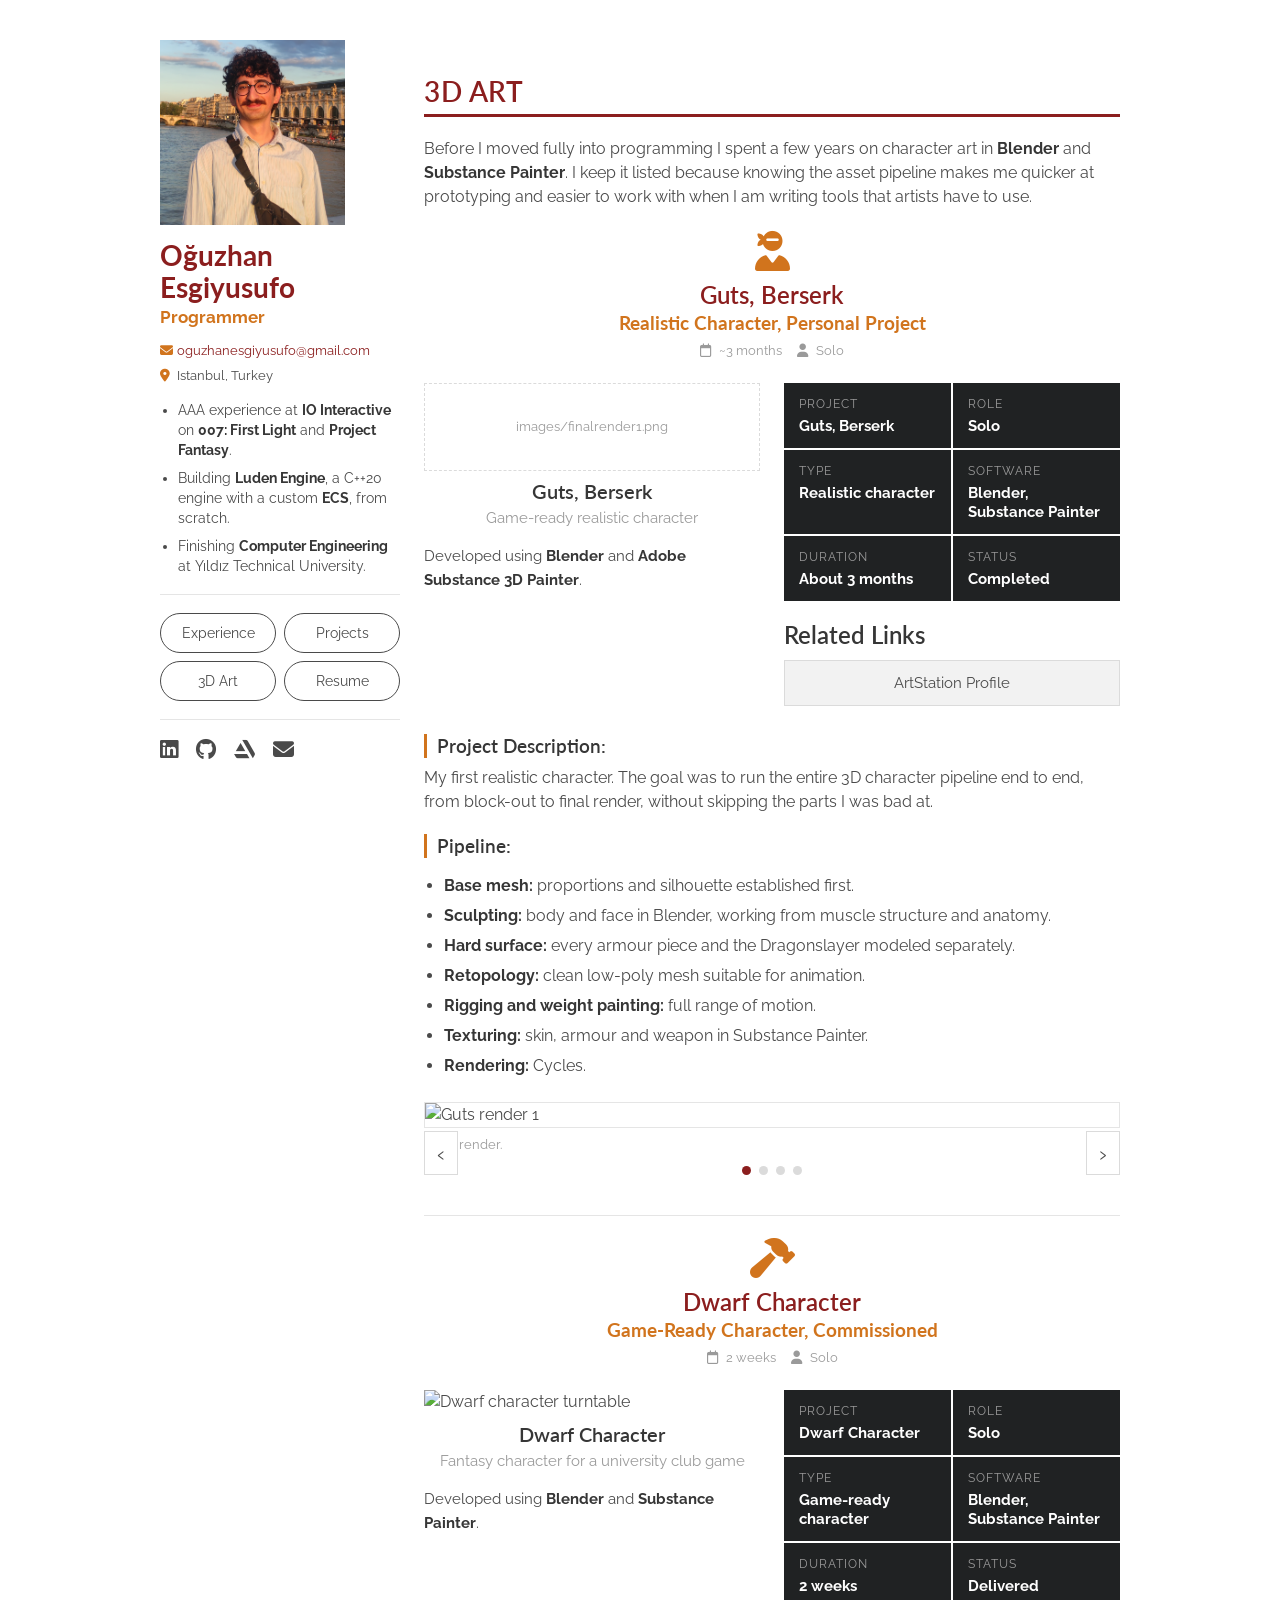
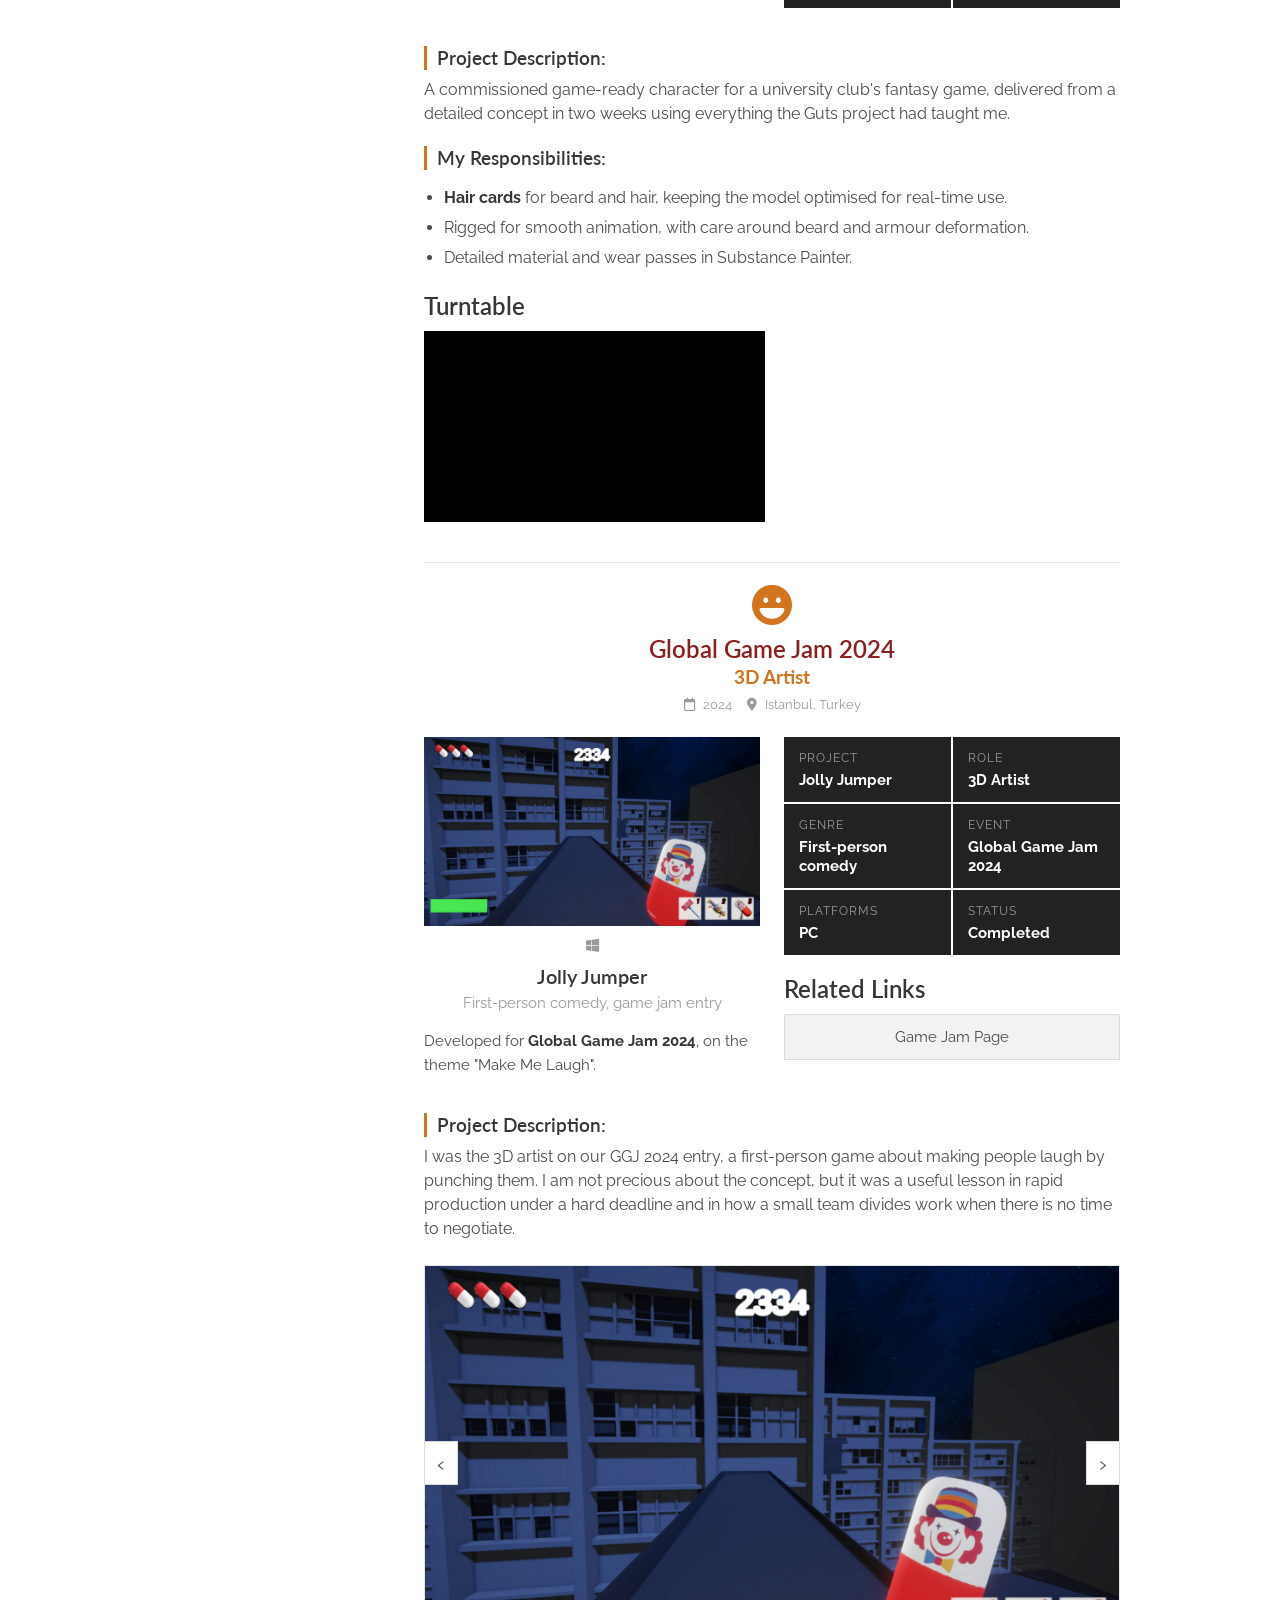
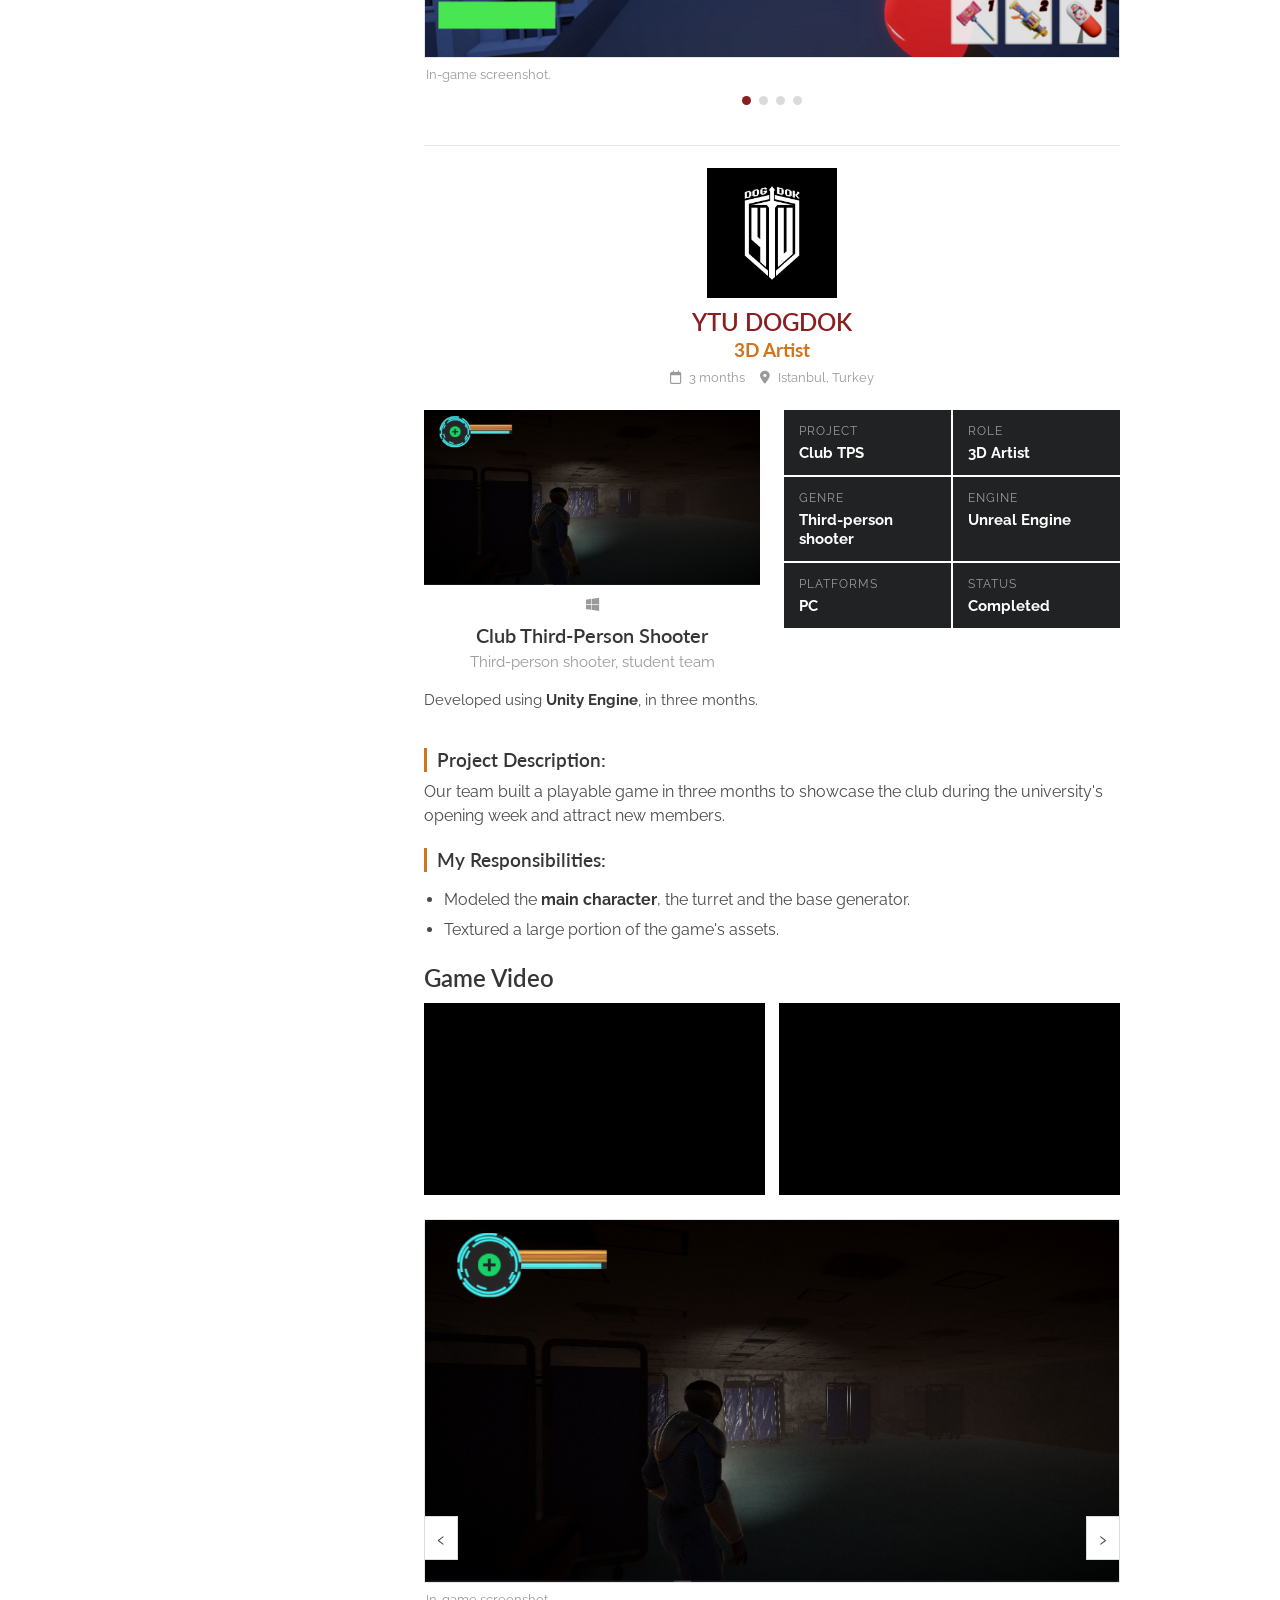
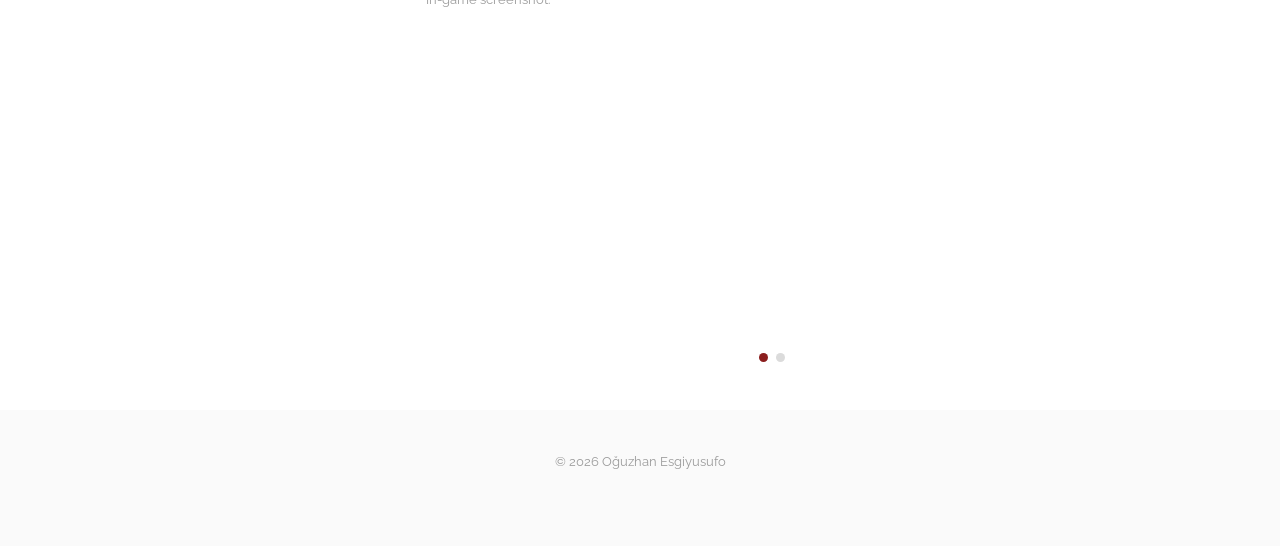
==== commit 101aed02: "Change little details in the portfolio" ====
--- a/3dart.html
+++ b/3dart.html
@@ -296,7 +296,7 @@
             <p class="platforms"><i class="fa-brands fa-windows"></i></p>
             <h4 class="proj__title">Club Third-Person Shooter</h4>
             <p class="proj__genre">Third-person shooter, student team</p>
-            <p>Developed using <strong>Unreal Engine</strong>, in three months.</p>
+            <p>Developed using <strong>Unity Engine</strong>, in three months.</p>
           </div>
 
           <div class="cols__right">
